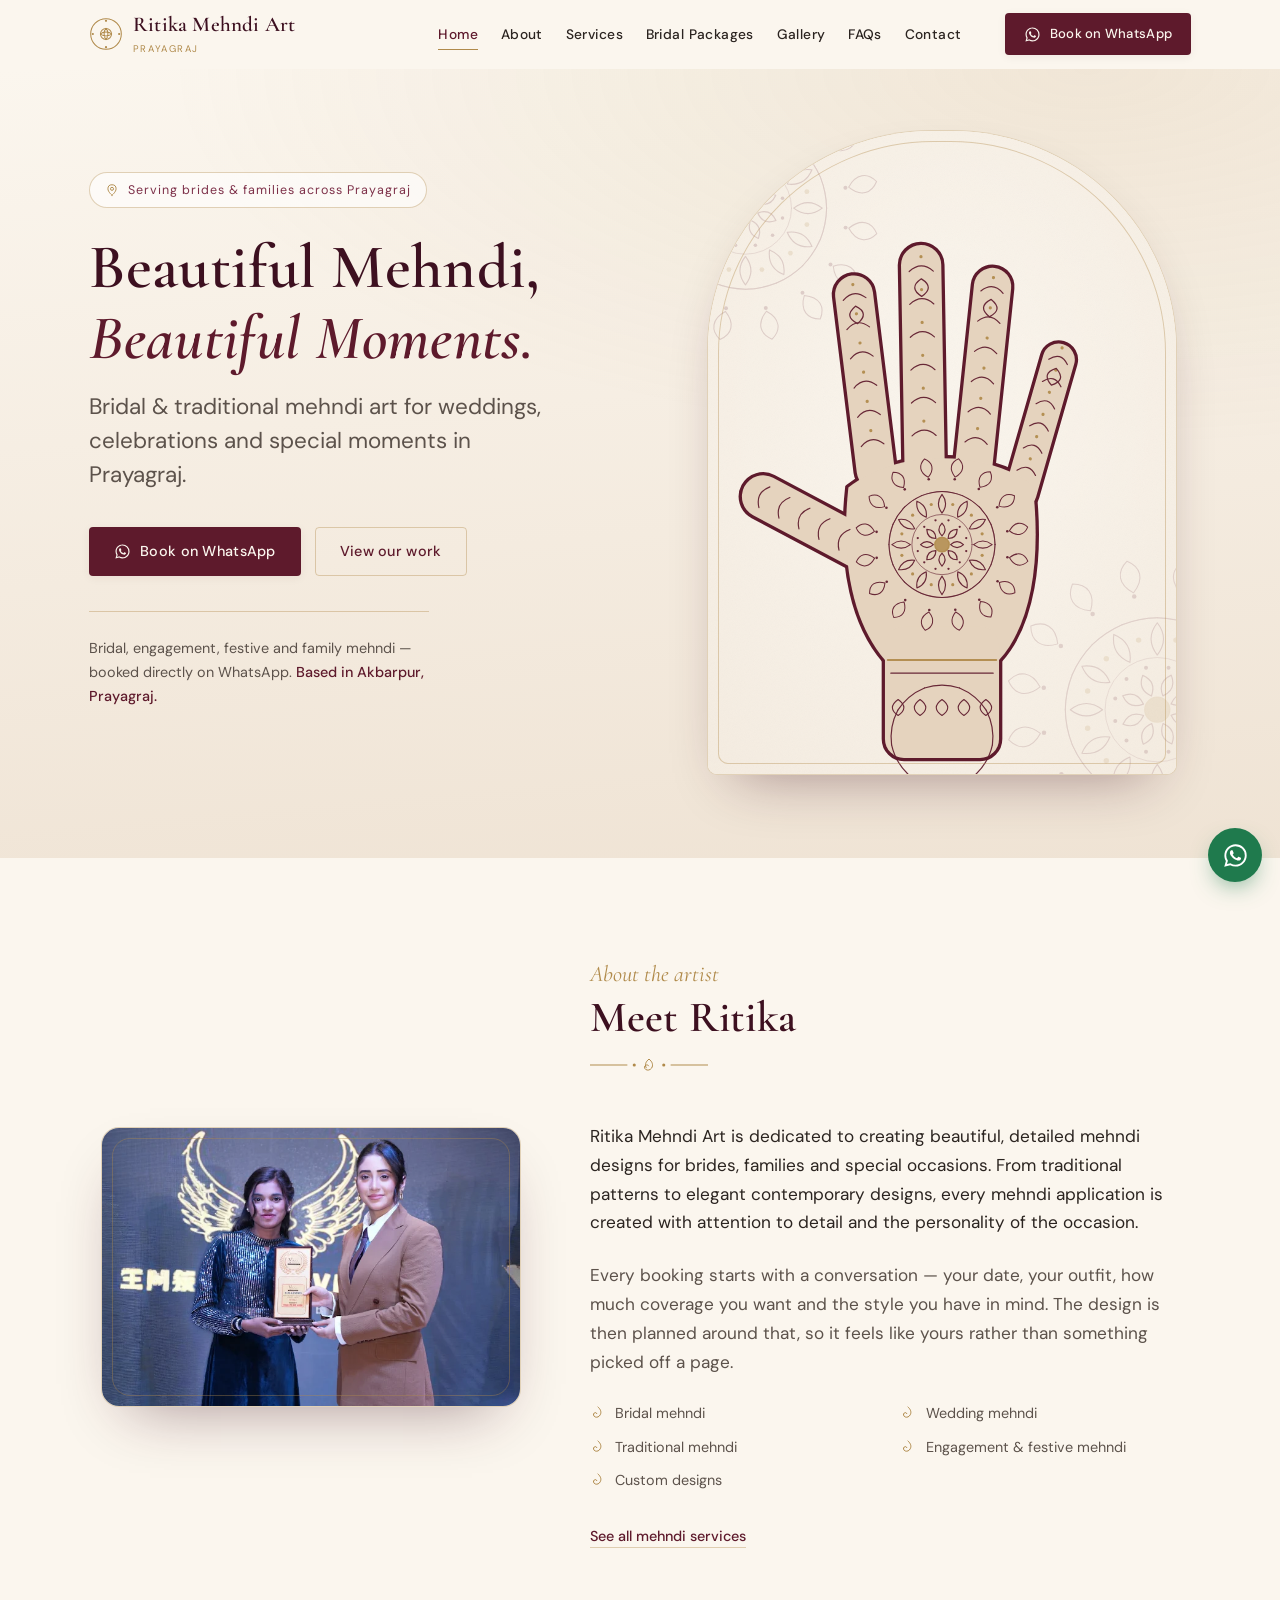
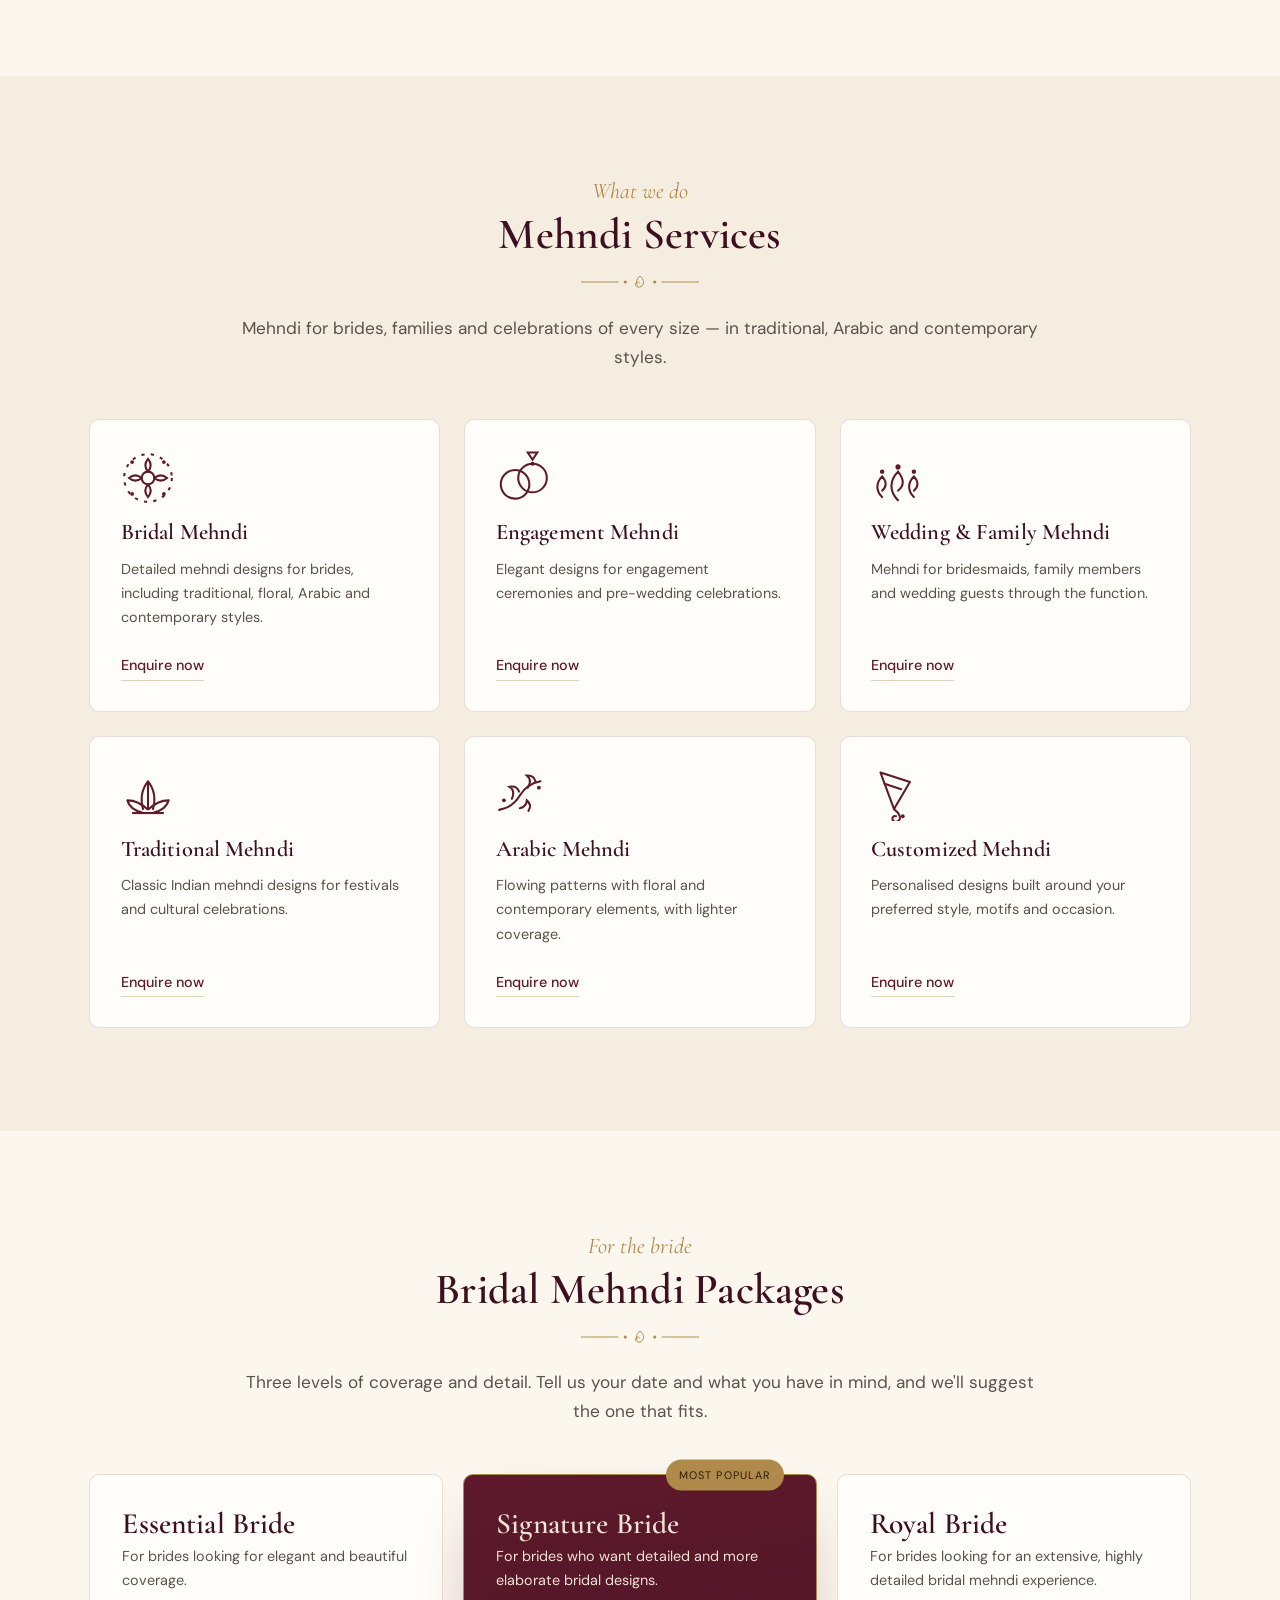
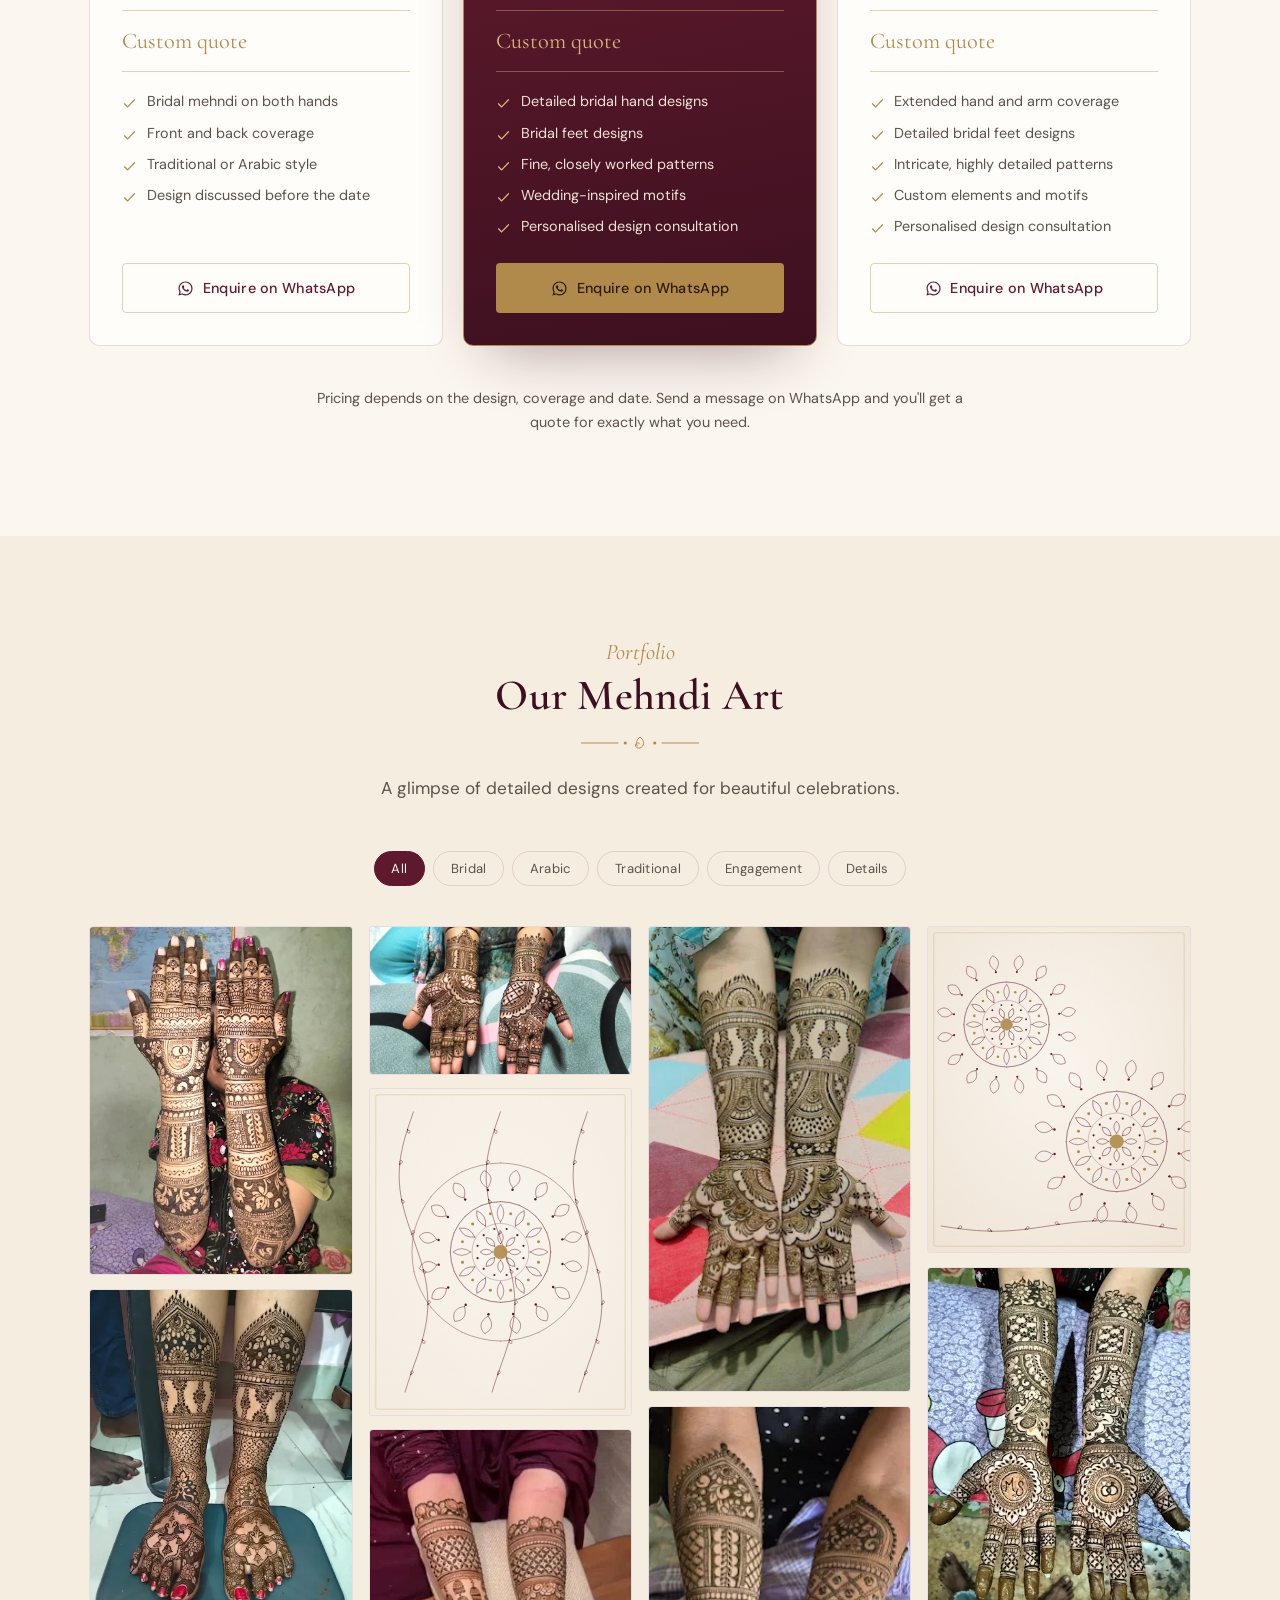
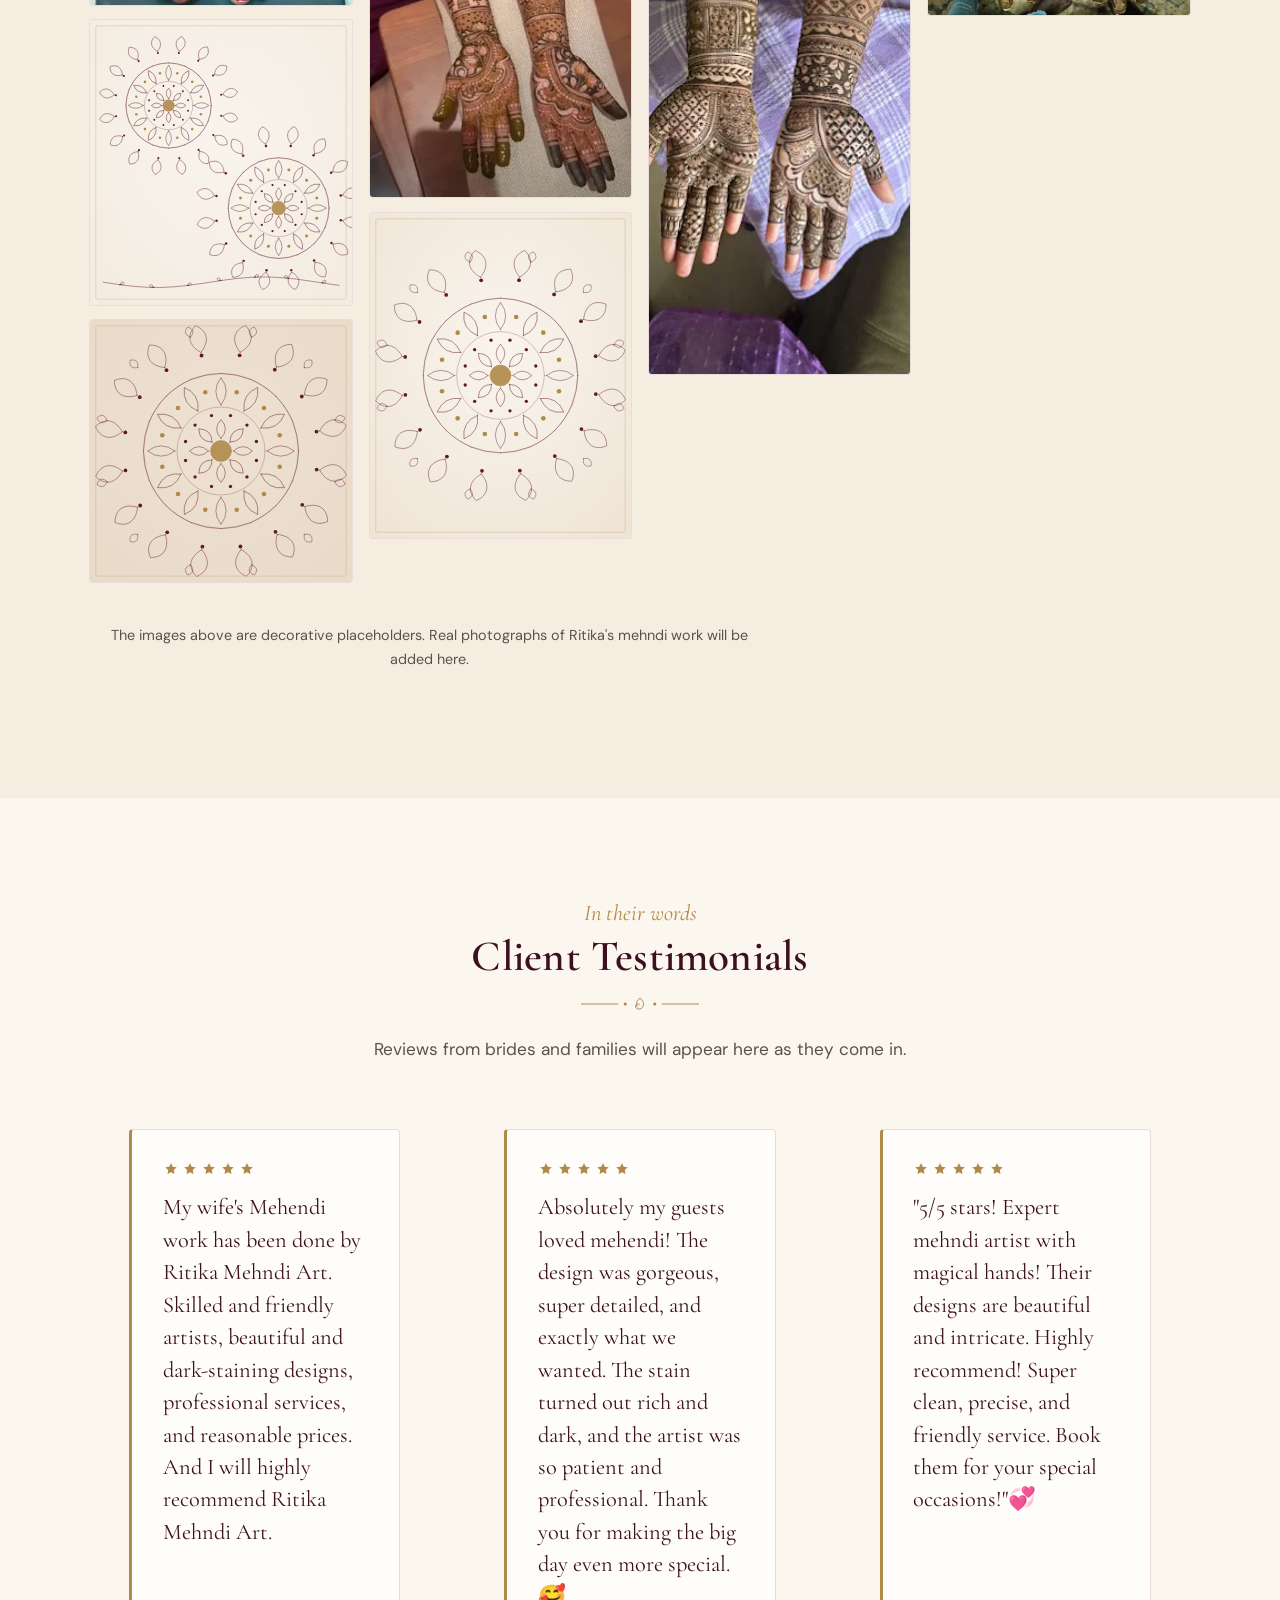
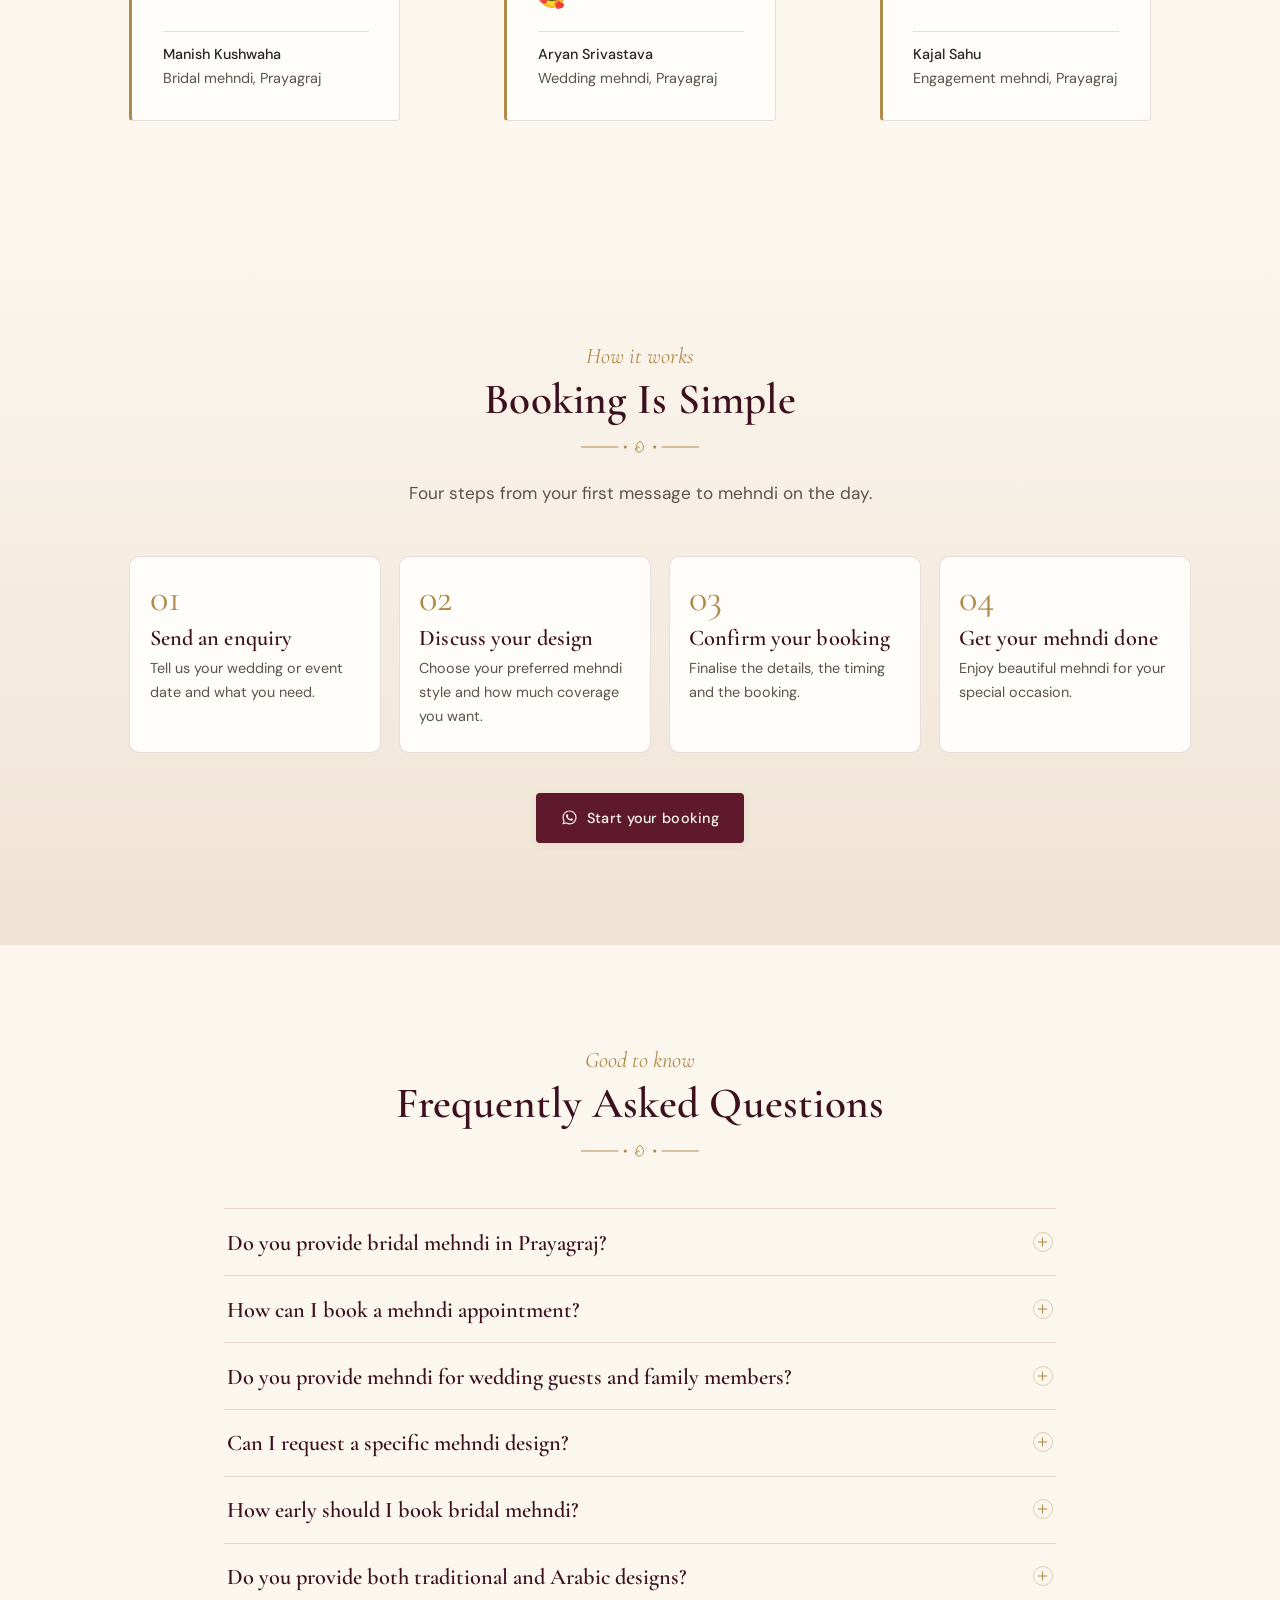
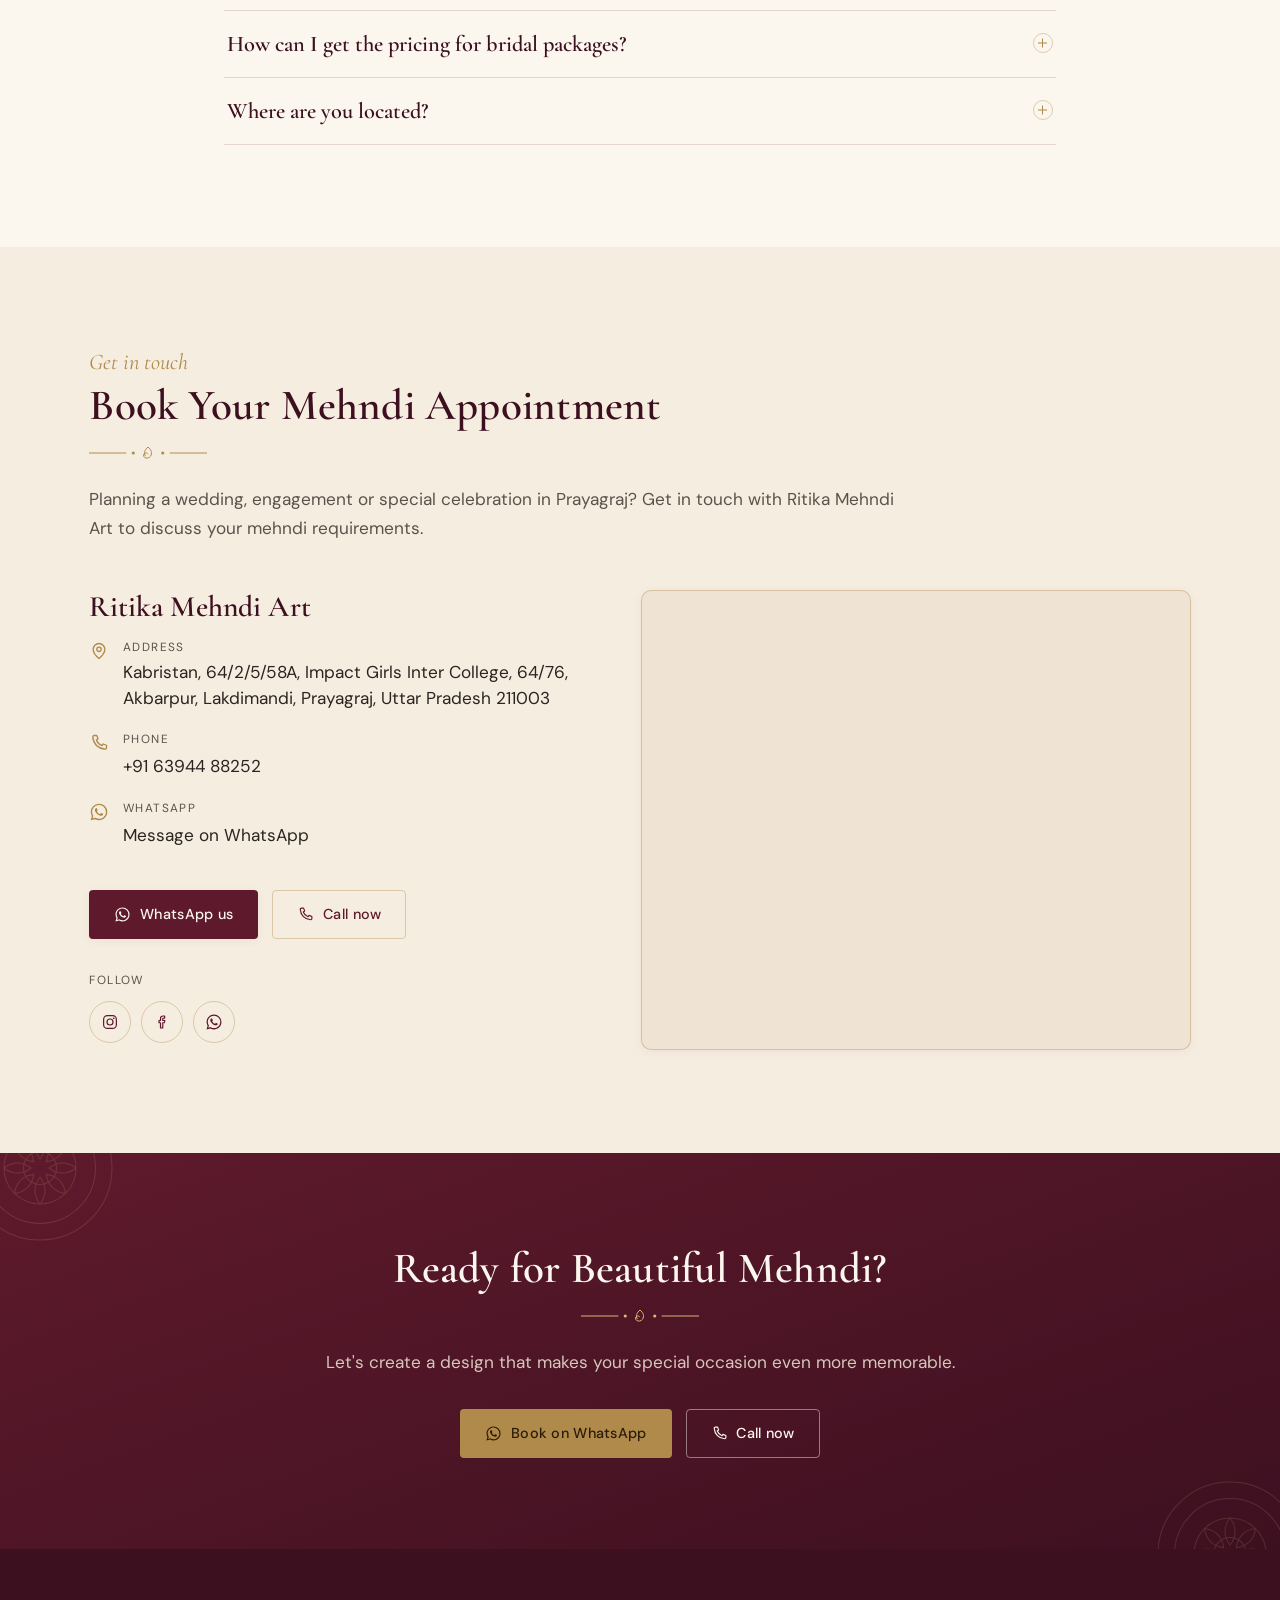
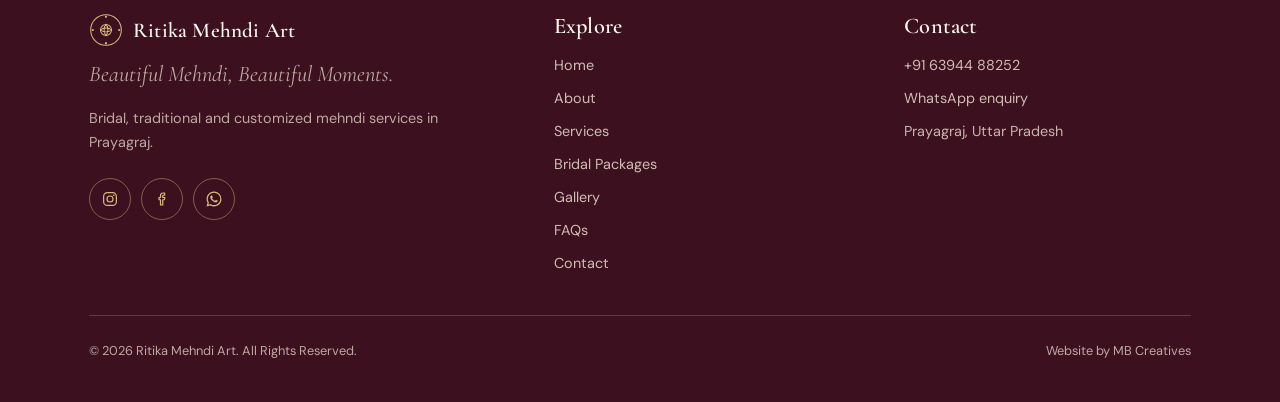
==== index.html @ abe87b90 "New Update" ====
<!DOCTYPE html>
<html lang="en-IN" class="no-js">

<head>
  <meta charset="utf-8">
  <meta name="viewport" content="width=device-width, initial-scale=1">

  <title>Ritika Mehndi Art | Bridal Mehndi Artist in Prayagraj</title>
  <meta name="description"
    content="Ritika Mehndi Art offers bridal, traditional, Arabic and customized mehndi services in Prayagraj, Uttar Pradesh. Enquire today for your wedding or special occasion.">
  <meta name="theme-color" content="#5e1a2c">
  <meta name="robots" content="index, follow">

  <!-- CLIENT: replace the domain below once the site is live on its final address.
     It appears here (canonical), in the Open Graph tags, in the JSON-LD block
     at the bottom of this file, and in sitemap.xml + robots.txt. -->
  <link rel="canonical" href="https://www.ritikamehndiart.com/">

  <!-- Open Graph / social sharing -->
  <meta property="og:type" content="website">
  <meta property="og:site_name" content="Ritika Mehndi Art">
  <meta property="og:title" content="Ritika Mehndi Art | Bridal Mehndi Artist in Prayagraj">
  <meta property="og:description"
    content="Bridal, traditional, Arabic and customized mehndi services in Prayagraj, Uttar Pradesh. Enquire on WhatsApp for your wedding or special occasion.">
  <meta property="og:url" content="https://www.ritikamehndiart.com/">
  <meta property="og:locale" content="en_IN">
  <!-- CLIENT: replace with a real 1200x630 JPG/PNG of Ritika's mehndi work for social previews. -->
  <meta property="og:image" content="https://www.ritikamehndiart.com/assets/images/hero/hero-mehndi-hand.svg">
  <meta name="twitter:card" content="summary_large_image">

  <!-- Favicon (placeholder mark — replace with the client's own logo files) -->
  <link rel="icon" href="favicon/favicon.svg" type="image/svg+xml">
  <link rel="apple-touch-icon" href="favicon/favicon.svg">

  <!-- Fonts -->
  <link rel="preconnect" href="https://fonts.googleapis.com">
  <link rel="preconnect" href="https://fonts.gstatic.com" crossorigin>
  <link rel="stylesheet"
    href="https://fonts.googleapis.com/css2?family=Cormorant+Garamond:ital,wght@0,500;0,600;0,700;1,400;1,600&family=DM+Sans:wght@400;500;700&display=swap">

  <link rel="stylesheet" href="assets/css/style.css">
  <script>document.documentElement.classList.remove('no-js');</script>
</head>

<body>
  <a class="skip-link" href="#main">Skip to content</a>

  <!-- =====================================================================
     ICON SPRITE — inline SVG, referenced with <use>. Keeps the page light
     and avoids loading an icon font or library.
     ===================================================================== -->
  <svg width="0" height="0" style="position:absolute" aria-hidden="true" focusable="false">
    <symbol id="i-wa" viewBox="0 0 24 24">
      <path fill="currentColor"
        d="M12.04 2c-5.46 0-9.9 4.44-9.91 9.9 0 1.75.46 3.45 1.32 4.95L2 22l5.25-1.38a9.9 9.9 0 0 0 4.79 1.22h.01c5.46 0 9.9-4.44 9.9-9.9A9.86 9.86 0 0 0 12.04 2Zm0 18.15h-.01a8.2 8.2 0 0 1-4.19-1.15l-.3-.18-3.12.82.83-3.04-.2-.31a8.22 8.22 0 0 1-1.26-4.39c0-4.54 3.7-8.23 8.25-8.23a8.2 8.2 0 0 1 8.24 8.24c0 4.54-3.7 8.24-8.24 8.24Zm4.52-6.17c-.25-.12-1.47-.72-1.69-.81-.23-.08-.39-.12-.56.13-.16.24-.64.8-.79.97-.14.16-.29.18-.54.06-.25-.13-1.05-.39-1.99-1.23-.74-.66-1.23-1.47-1.38-1.72-.14-.25-.01-.38.11-.5.11-.11.25-.29.37-.43.13-.15.17-.25.25-.41.08-.17.04-.31-.02-.43-.06-.12-.56-1.34-.76-1.84-.2-.48-.4-.42-.56-.43h-.48c-.16 0-.43.06-.65.31-.22.25-.85.84-.85 2.04s.87 2.37.99 2.53c.12.16 1.71 2.61 4.15 3.66.58.25 1.03.4 1.38.51.58.19 1.11.16 1.53.1.47-.07 1.47-.6 1.67-1.18.21-.58.21-1.07.15-1.18-.06-.11-.22-.17-.47-.29Z" />
    </symbol>
    <symbol id="i-phone" viewBox="0 0 24 24">
      <path fill="none" stroke="currentColor" stroke-width="1.6" stroke-linecap="round" stroke-linejoin="round"
        d="M6.3 3h3l1.5 4-2 1.4a12.5 12.5 0 0 0 6.8 6.8l1.4-2 4 1.5v3c0 1-.8 1.8-1.8 1.7C11 18.9 5.1 13 4.6 4.8 4.5 3.8 5.3 3 6.3 3Z" />
    </symbol>
    <symbol id="i-pin" viewBox="0 0 24 24">
      <path fill="none" stroke="currentColor" stroke-width="1.6" stroke-linecap="round" stroke-linejoin="round"
        d="M12 21s7-5.6 7-11a7 7 0 1 0-14 0c0 5.4 7 11 7 11Z" />
      <circle cx="12" cy="10" r="2.6" fill="none" stroke="currentColor" stroke-width="1.6" />
    </symbol>
    <symbol id="i-check" viewBox="0 0 24 24">
      <path fill="none" stroke="currentColor" stroke-width="2" stroke-linecap="round" stroke-linejoin="round"
        d="m4 12.5 5 5L20 6" />
    </symbol>
    <symbol id="i-star" viewBox="0 0 24 24">
      <path fill="currentColor" d="m12 3 2.6 5.6 6 .8-4.4 4.2 1.1 6L12 16.8 6.7 19.6l1.1-6L3.4 9.4l6-.8L12 3Z" />
    </symbol>
    <symbol id="i-petal" viewBox="0 0 24 24">
      <path fill="none" stroke="currentColor" stroke-width="1.5" stroke-linecap="round"
        d="M12 3c4 3.4 5.4 7.6 3.4 11.6C13.9 17.6 10.6 19 8 18c-2.9-1.1-3.7-4.3-1.6-6 1.4-1.1 3.3-.7 3.8.9" />
    </symbol>
    <symbol id="i-close" viewBox="0 0 24 24">
      <path fill="none" stroke="currentColor" stroke-width="1.8" stroke-linecap="round" d="M6 6l12 12M18 6 6 18" />
    </symbol>
    <symbol id="i-left" viewBox="0 0 24 24">
      <path fill="none" stroke="currentColor" stroke-width="1.8" stroke-linecap="round" stroke-linejoin="round"
        d="M15 5 8 12l7 7" />
    </symbol>
    <symbol id="i-right" viewBox="0 0 24 24">
      <path fill="none" stroke="currentColor" stroke-width="1.8" stroke-linecap="round" stroke-linejoin="round"
        d="m9 5 7 7-7 7" />
    </symbol>
    <symbol id="i-up" viewBox="0 0 24 24">
      <path fill="none" stroke="currentColor" stroke-width="1.8" stroke-linecap="round" stroke-linejoin="round"
        d="M12 19V5m0 0-6 6m6-6 6 6" />
    </symbol>
    <symbol id="i-ig" viewBox="0 0 24 24">
      <rect x="3.5" y="3.5" width="17" height="17" rx="5" fill="none" stroke="currentColor" stroke-width="1.6" />
      <circle cx="12" cy="12" r="4" fill="none" stroke="currentColor" stroke-width="1.6" />
      <circle cx="17" cy="7" r="1.15" fill="currentColor" />
    </symbol>
    <symbol id="i-fb" viewBox="0 0 24 24">
      <path fill="none" stroke="currentColor" stroke-width="1.6" stroke-linecap="round" stroke-linejoin="round"
        d="M15.5 4h-2A3.5 3.5 0 0 0 10 7.5V10H8v3h2v7h3v-7h2.2l.6-3H13V7.8c0-.5.3-.8.8-.8h1.7V4Z" />
    </symbol>

    <!-- Mehndi-inspired service motifs -->
    <symbol id="m-bridal" viewBox="7 7 34 34">
      <circle cx="24" cy="24" r="4" fill="none" stroke="currentColor" stroke-width="1.3" />
      <g fill="none" stroke="currentColor" stroke-width="1.3">
        <path
          d="M24 20c2.2-2.6 2.2-5.4 0-8-2.2 2.6-2.2 5.4 0 8ZM28 24c2.6-2.2 5.4-2.2 8 0-2.6 2.2-5.4 2.2-8 0ZM24 28c2.2 2.6 2.2 5.4 0 8-2.2-2.6-2.2-5.4 0-8ZM20 24c-2.6-2.2-5.4-2.2-8 0 2.6 2.2 5.4 2.2 8 0Z" />
        <circle cx="24" cy="24" r="15" stroke-dasharray="2 4" />
      </g>
      <g fill="currentColor">
        <circle cx="34" cy="14" r="1.2" />
        <circle cx="14" cy="34" r="1.2" />
        <circle cx="34" cy="34" r="1.2" />
        <circle cx="14" cy="14" r="1.2" />
      </g>
    </symbol>
    <symbol id="m-ring" viewBox="7 7 34 34">
      <g fill="none" stroke="currentColor" stroke-width="1.3">
        <circle cx="19" cy="28" r="9" />
        <circle cx="30" cy="24" r="9" />
        <path d="M30 12.5 27 8h6l-3 4.5Z" />
      </g>
      <circle cx="30" cy="15" r="1.3" fill="currentColor" />
    </symbol>
    <symbol id="m-family" viewBox="7 7 34 34">
      <g fill="none" stroke="currentColor" stroke-width="1.3" stroke-linecap="round">
        <path
          d="M14 36c-4-4-4-9 0-13 3 3.4 3 6.5 0 9M24 38c-5.5-5.5-5.5-12.5 0-18 4 5 4 9 0 12M34 36c-4-4-4-9 0-13 3 3.4 3 6.5 0 9" />
      </g>
      <g fill="currentColor">
        <circle cx="14" cy="20" r="1.4" />
        <circle cx="24" cy="17" r="1.6" />
        <circle cx="34" cy="20" r="1.4" />
      </g>
    </symbol>
    <symbol id="m-lotus" viewBox="7 7 34 34">
      <g fill="none" stroke="currentColor" stroke-width="1.3" stroke-linejoin="round">
        <path d="M24 34c0-7 0-11 0-18 4 5 5 11 3 18M24 34c0-7 0-11 0-18-4 5-5 11-3 18" />
        <path d="M24 34c4-4 8.5-6 13-6-1 4-5 7-9.5 7.6M24 34c-4-4-8.5-6-13-6 1 4 5 7 9.5 7.6" />
        <path d="M14 36h20" />
      </g>
    </symbol>
    <symbol id="m-arabic" viewBox="7 7 34 34">
      <g fill="none" stroke="currentColor" stroke-width="1.3" stroke-linecap="round">
        <path d="M9 34c6-1 10-4 13-9 3-5 7-8 13-9" />
        <path d="M17 27c1.5-3.5 1-6-1.5-7.5 2.8-.6 5 .4 6 3M27 20c2-3 1.8-5.6-.6-7.6 2.9-.2 4.9 1.2 5.5 3.9" />
        <path d="M22 33c2.6-.6 4.2-2.3 4.4-5 2.2 1.8 2.6 4.2 1 6.6" />
      </g>
      <g fill="currentColor">
        <circle cx="12" cy="28" r="1.2" />
        <circle cx="34" cy="20" r="1.2" />
      </g>
    </symbol>
    <symbol id="m-custom" viewBox="7 7 34 34">
      <g fill="none" stroke="currentColor" stroke-width="1.3" stroke-linejoin="round" stroke-linecap="round">
        <path d="M13 10.5 31.5 16.5 21.5 33.5 13 10.5Z" />
        <path d="M15.5 17.5 26 21" />
        <path d="M21.5 33.5c3.4 2.6 4.6 5.4 3 7.2-1.4 1.6-4 1-4-1.2 0-1.3 1.2-2 2.2-1.5" />
      </g>
      <circle cx="27" cy="38" r="1.2" fill="currentColor" />
    </symbol>

    <!-- Decorative divider + brand mark -->
    <symbol id="d-rule" viewBox="0 0 120 18">
      <g fill="none" stroke="currentColor" stroke-width="1">
        <path d="M0 9h38M82 9h38" />
        <path d="M60 3c3.5 2.6 4.6 6.3 2.6 9.2-1.4 2-4.2 2.6-6 1.3-1.7-1.2-1.6-3.6.3-4.4 1.2-.5 2.5 0 2.9 1.1" />
        <path d="M60 3c-3.5 2.6-4.6 6.3-2.6 9.2" />
      </g>
      <circle cx="45" cy="9" r="1.6" fill="currentColor" />
      <circle cx="75" cy="9" r="1.6" fill="currentColor" />
    </symbol>
    <symbol id="d-mark" viewBox="0 0 40 40">
      <g fill="none" stroke="currentColor" stroke-width="1.2">
        <circle cx="20" cy="20" r="18" />
        <circle cx="20" cy="20" r="6.5" />
        <path d="M20 13.5c3 3 3 10 0 13-3-3-3-10 0-13ZM26.5 20c-3 3-10 3-13 0 3-3 10-3 13 0Z" />
      </g>
      <g fill="currentColor">
        <circle cx="20" cy="4.5" r="1.3" />
        <circle cx="35.5" cy="20" r="1.3" />
        <circle cx="20" cy="35.5" r="1.3" />
        <circle cx="4.5" cy="20" r="1.3" />
      </g>
    </symbol>
    <symbol id="d-mandala" viewBox="0 0 200 200">
      <g fill="none" stroke="currentColor" stroke-width="1.4">
        <circle cx="100" cy="100" r="22" />
        <circle cx="100" cy="100" r="48" />
        <circle cx="100" cy="100" r="74" />
        <circle cx="100" cy="100" r="96" />
        <g>
          <path
            d="M100 52c9 11 9 25 0 36-9-11-9-25 0-36ZM148 100c-11 9-25 9-36 0 11-9 25-9 36 0ZM100 148c9-11 9-25 0-36-9 11-9 25 0 36ZM52 100c11 9 25 9 36 0-11-9-25-9-36 0Z" />
        </g>
        <g transform="rotate(45 100 100)">
          <path
            d="M100 52c9 11 9 25 0 36-9-11-9-25 0-36ZM148 100c-11 9-25 9-36 0 11-9 25-9 36 0ZM100 148c9-11 9-25 0-36-9 11-9 25 0 36ZM52 100c11 9 25 9 36 0-11-9-25-9-36 0Z" />
        </g>
      </g>
    </symbol>
  </svg>

  <!-- =====================================================================
     HEADER
     ===================================================================== -->
  <header class="site-header" id="header">
    <nav class="nav container" aria-label="Main">
      <a class="brand" href="#home">
        <svg class="brand__mark" aria-hidden="true">
          <use href="#d-mark"></use>
        </svg>
        <span>
          <span class="brand__name">Ritika Mehndi Art</span>
          <span class="brand__sub">Prayagraj</span>
        </span>
      </a>

      <ul class="nav__links">
        <li><a href="#home">Home</a></li>
        <li><a href="#about">About</a></li>
        <li><a href="#services">Services</a></li>
        <li><a href="#packages">Bridal Packages</a></li>
        <li><a href="#gallery">Gallery</a></li>
        <li><a href="#faqs">FAQs</a></li>
        <li><a href="#contact">Contact</a></li>
      </ul>

      <!-- CLIENT: the WhatsApp number lives in every wa.me link on this page.
         If the number ever changes, find and replace "916394488252". -->
      <a class="btn btn--primary btn--sm nav__cta"
        href="https://wa.me/916394488252?text=Hello%20Ritika%20Mehndi%20Art%2C%20I%20would%20like%20to%20enquire%20about%20your%20mehndi%20services.%20Please%20share%20the%20details%20and%20availability."
        target="_blank" rel="noopener">
        <svg aria-hidden="true">
          <use href="#i-wa"></use>
        </svg>Book on WhatsApp
      </a>

      <button class="nav__toggle" id="navToggle" aria-expanded="false" aria-controls="navPanel" aria-label="Open menu">
        <span></span>
      </button>
    </nav>

    <div class="nav__panel" id="navPanel">
      <ul>
        <li><a href="#home">Home</a></li>
        <li><a href="#about">About</a></li>
        <li><a href="#services">Services</a></li>
        <li><a href="#packages">Bridal Packages</a></li>
        <li><a href="#gallery">Gallery</a></li>
        <li><a href="#faqs">FAQs</a></li>
        <li><a href="#contact">Contact</a></li>
      </ul>
      <a id="wa" class=" btn btn--primary btn--block"
        href="https://wa.me/916394488252?text=Hello%20Ritika%20Mehndi%20Art%2C%20I%20would%20like%20to%20enquire%20about%20your%20mehndi%20services.%20Please%20share%20the%20details%20and%20availability."
        target="_blank" rel="noopener">
        <svg aria-hidden="true">
          <use href="#i-wa"></use>
        </svg>Book on WhatsApp
      </a>
    </div>
  </header>

  <main id="main">

    <!-- =====================================================================
     HERO
     ===================================================================== -->
    <section class="hero" id="home">
      <div class="container hero__grid">
        <div>
          <p class="hero__eyebrow">
            <svg aria-hidden="true">
              <use href="#i-pin"></use>
            </svg>
            Serving brides &amp; families across Prayagraj
          </p>
          <h1>Beautiful Mehndi,<em>Beautiful Moments.</em></h1>
          <p class="hero__copy">Bridal &amp; traditional mehndi art for weddings, celebrations and special moments in
            Prayagraj.</p>

          <div class="btn-row">
            <a class="btn btn--primary"
              href="https://wa.me/916394488252?text=Hello%20Ritika%20Mehndi%20Art%2C%20I%20would%20like%20to%20enquire%20about%20your%20mehndi%20services.%20Please%20share%20the%20details%20and%20availability."
              target="_blank" rel="noopener">
              <svg aria-hidden="true">
                <use href="#i-wa"></use>
              </svg>Book on WhatsApp
            </a>
            <a class="btn btn--outline" href="#gallery">View our work</a>
          </div>

          <p class="hero__note">Bridal, engagement, festive and family mehndi — booked directly on WhatsApp.
            <strong>Based in Akbarpur, Prayagraj.</strong>
          </p>
        </div>

        <div class="hero__art">
          <!-- CLIENT: replace this illustration with a high-quality photograph of
           Ritika's bridal mehndi work (portrait orientation, roughly 4:5).
           Keep the same <img> tag and just change src + alt. -->
          <div class="arch">
            <img src="assets/images/hero/hero-mehndi-hand.svg" width="640" height="880"
              alt="Illustration of a hand decorated with detailed mehndi patterns" fetchpriority="high"
              decoding="async">
          </div>
        </div>
      </div>
    </section>

    <!-- =====================================================================
     ABOUT
     ===================================================================== -->
    <section class="section" id="about">
      <div class="container about__grid">
        <div class="about__photo reveal">
          <!-- CLIENT: replace with a real photo of Ritika (portrait, roughly 4:5). -->
          <div class="arch">
            <img src="assets/images/about/artist.webp" width="760" height="950"
              alt="Placeholder frame for a photograph of mehndi artist Ritika" loading="lazy" decoding="async">
          </div>
        </div>

        <div class="reveal">
          <div class="section-head">
            <span class="kicker">About the artist</span>
            <h2>Meet Ritika</h2>
            <svg class="divider" aria-hidden="true">
              <use href="#d-rule"></use>
            </svg>
          </div>

          <p>Ritika Mehndi Art is dedicated to creating beautiful, detailed mehndi designs for brides, families and
            special occasions. From traditional patterns to elegant contemporary designs, every mehndi application is
            created with attention to detail and the personality of the occasion.</p>

          <p class="lede">Every booking starts with a conversation — your date, your outfit, how much coverage you want
            and the style you have in mind. The design is then planned around that, so it feels like yours rather than
            something picked off a page.</p>

          <ul class="about__list">
            <li><svg aria-hidden="true">
                <use href="#i-petal"></use>
              </svg>Bridal mehndi</li>
            <li><svg aria-hidden="true">
                <use href="#i-petal"></use>
              </svg>Wedding mehndi</li>
            <li><svg aria-hidden="true">
                <use href="#i-petal"></use>
              </svg>Traditional mehndi</li>
            <li><svg aria-hidden="true">
                <use href="#i-petal"></use>
              </svg>Engagement &amp; festive mehndi</li>
            <li><svg aria-hidden="true">
                <use href="#i-petal"></use>
              </svg>Custom designs</li>
          </ul>

          <p style="margin-top:1.75rem">
            <a class="link-quiet" href="#services">See all mehndi services</a>
          </p>
        </div>
      </div>
    </section>

    <!-- =====================================================================
     SERVICES
     ===================================================================== -->
    <section class="section section--tint" id="services">
      <div class="container">
        <div class="section-head section-head--center reveal">
          <span class="kicker">What we do</span>
          <h2>Mehndi Services</h2>
          <svg class="divider" aria-hidden="true">
            <use href="#d-rule"></use>
          </svg>
          <p class="lede">Mehndi for brides, families and celebrations of every size — in traditional, Arabic and
            contemporary styles.</p>
        </div>

        <div class="cards">
          <article class="service reveal">
            <svg class="service__icon" aria-hidden="true">
              <use href="#m-bridal"></use>
            </svg>
            <h3>Bridal Mehndi</h3>
            <p>Detailed mehndi designs for brides, including traditional, floral, Arabic and contemporary styles.</p>
            <a class="link-quiet"
              href="https://wa.me/916394488252?text=Hello%20Ritika%20Mehndi%20Art%2C%20I%20would%20like%20to%20enquire%20about%20your%20mehndi%20services.%20Please%20share%20the%20details%20and%20availability."
              target="_blank" rel="noopener">Enquire now</a>
          </article>

          <article class="service reveal">
            <svg class="service__icon" aria-hidden="true">
              <use href="#m-ring"></use>
            </svg>
            <h3>Engagement Mehndi</h3>
            <p>Elegant designs for engagement ceremonies and pre-wedding celebrations.</p>
            <a class="link-quiet"
              href="https://wa.me/916394488252?text=Hello%20Ritika%20Mehndi%20Art%2C%20I%20would%20like%20to%20enquire%20about%20your%20mehndi%20services.%20Please%20share%20the%20details%20and%20availability."
              target="_blank" rel="noopener">Enquire now</a>
          </article>

          <article class="service reveal">
            <svg class="service__icon" aria-hidden="true">
              <use href="#m-family"></use>
            </svg>
            <h3>Wedding &amp; Family Mehndi</h3>
            <p>Mehndi for bridesmaids, family members and wedding guests through the function.</p>
            <a class="link-quiet"
              href="https://wa.me/916394488252?text=Hello%20Ritika%20Mehndi%20Art%2C%20I%20would%20like%20to%20enquire%20about%20your%20mehndi%20services.%20Please%20share%20the%20details%20and%20availability."
              target="_blank" rel="noopener">Enquire now</a>
          </article>

          <article class="service reveal">
            <svg class="service__icon" aria-hidden="true">
              <use href="#m-lotus"></use>
            </svg>
            <h3>Traditional Mehndi</h3>
            <p>Classic Indian mehndi designs for festivals and cultural celebrations.</p>
            <a class="link-quiet"
              href="https://wa.me/916394488252?text=Hello%20Ritika%20Mehndi%20Art%2C%20I%20would%20like%20to%20enquire%20about%20your%20mehndi%20services.%20Please%20share%20the%20details%20and%20availability."
              target="_blank" rel="noopener">Enquire now</a>
          </article>

          <article class="service reveal">
            <svg class="service__icon" aria-hidden="true">
              <use href="#m-arabic"></use>
            </svg>
            <h3>Arabic Mehndi</h3>
            <p>Flowing patterns with floral and contemporary elements, with lighter coverage.</p>
            <a class="link-quiet"
              href="https://wa.me/916394488252?text=Hello%20Ritika%20Mehndi%20Art%2C%20I%20would%20like%20to%20enquire%20about%20your%20mehndi%20services.%20Please%20share%20the%20details%20and%20availability."
              target="_blank" rel="noopener">Enquire now</a>
          </article>

          <article class="service reveal">
            <svg class="service__icon" aria-hidden="true">
              <use href="#m-custom"></use>
            </svg>
            <h3>Customized Mehndi</h3>
            <p>Personalised designs built around your preferred style, motifs and occasion.</p>
            <a class="link-quiet"
              href="https://wa.me/916394488252?text=Hello%20Ritika%20Mehndi%20Art%2C%20I%20would%20like%20to%20enquire%20about%20your%20mehndi%20services.%20Please%20share%20the%20details%20and%20availability."
              target="_blank" rel="noopener">Enquire now</a>
          </article>
        </div>
      </div>
    </section>

    <!-- =====================================================================
     BRIDAL PACKAGES
     ===================================================================== -->
    <section class="section" id="packages">
      <div class="container">
        <div class="section-head section-head--center reveal">
          <span class="kicker">For the bride</span>
          <h2>Bridal Mehndi Packages</h2>
          <svg class="divider" aria-hidden="true">
            <use href="#d-rule"></use>
          </svg>
          <p class="lede">Three levels of coverage and detail. Tell us your date and what you have in mind, and we'll
            suggest the one that fits.</p>
        </div>

        <div class="packages">
          <!-- CLIENT: package contents are a starting point. Adjust the bullet
           points to match exactly what Ritika includes, then replace
           "Custom quote" with real pricing when you're ready to publish it. -->
          <article class="package reveal">
            <h3 class="package__name">Essential Bride</h3>
            <p class="package__for">For brides looking for elegant and beautiful coverage.</p>
            <p class="package__price">Custom quote</p>
            <ul class="package__list">
              <li><svg aria-hidden="true">
                  <use href="#i-check"></use>
                </svg>Bridal mehndi on both hands</li>
              <li><svg aria-hidden="true">
                  <use href="#i-check"></use>
                </svg>Front and back coverage</li>
              <li><svg aria-hidden="true">
                  <use href="#i-check"></use>
                </svg>Traditional or Arabic style</li>
              <li><svg aria-hidden="true">
                  <use href="#i-check"></use>
                </svg>Design discussed before the date</li>
            </ul>
            <a class="btn btn--outline btn--block"
              href="https://wa.me/916394488252?text=Hello%20Ritika%20Mehndi%20Art%2C%20I%20would%20like%20to%20enquire%20about%20your%20mehndi%20services.%20Please%20share%20the%20details%20and%20availability."
              target="_blank" rel="noopener">
              <svg aria-hidden="true">
                <use href="#i-wa"></use>
              </svg>Enquire on WhatsApp
            </a>
          </article>

          <article class="package package--feature reveal">
            <span class="package__tag">Most popular</span>
            <h3 class="package__name">Signature Bride</h3>
            <p class="package__for">For brides who want detailed and more elaborate bridal designs.</p>
            <p class="package__price">Custom quote</p>
            <ul class="package__list">
              <li><svg aria-hidden="true">
                  <use href="#i-check"></use>
                </svg>Detailed bridal hand designs</li>
              <li><svg aria-hidden="true">
                  <use href="#i-check"></use>
                </svg>Bridal feet designs</li>
              <li><svg aria-hidden="true">
                  <use href="#i-check"></use>
                </svg>Fine, closely worked patterns</li>
              <li><svg aria-hidden="true">
                  <use href="#i-check"></use>
                </svg>Wedding-inspired motifs</li>
              <li><svg aria-hidden="true">
                  <use href="#i-check"></use>
                </svg>Personalised design consultation</li>
            </ul>
            <a class="btn btn--gold btn--block"
              href="https://wa.me/916394488252?text=Hello%20Ritika%20Mehndi%20Art%2C%20I%20would%20like%20to%20enquire%20about%20your%20mehndi%20services.%20Please%20share%20the%20details%20and%20availability."
              target="_blank" rel="noopener">
              <svg aria-hidden="true">
                <use href="#i-wa"></use>
              </svg>Enquire on WhatsApp
            </a>
          </article>

          <article class="package reveal">
            <h3 class="package__name">Royal Bride</h3>
            <p class="package__for">For brides looking for an extensive, highly detailed bridal mehndi experience.</p>
            <p class="package__price">Custom quote</p>
            <ul class="package__list">
              <li><svg aria-hidden="true">
                  <use href="#i-check"></use>
                </svg>Extended hand and arm coverage</li>
              <li><svg aria-hidden="true">
                  <use href="#i-check"></use>
                </svg>Detailed bridal feet designs</li>
              <li><svg aria-hidden="true">
                  <use href="#i-check"></use>
                </svg>Intricate, highly detailed patterns</li>
              <li><svg aria-hidden="true">
                  <use href="#i-check"></use>
                </svg>Custom elements and motifs</li>
              <li><svg aria-hidden="true">
                  <use href="#i-check"></use>
                </svg>Personalised design consultation</li>
            </ul>
            <a class="btn btn--outline btn--block"
              href="https://wa.me/916394488252?text=Hello%20Ritika%20Mehndi%20Art%2C%20I%20would%20like%20to%20enquire%20about%20your%20mehndi%20services.%20Please%20share%20the%20details%20and%20availability."
              target="_blank" rel="noopener">
              <svg aria-hidden="true">
                <use href="#i-wa"></use>
              </svg>Enquire on WhatsApp
            </a>
          </article>
        </div>

        <p class="packages-note">Pricing depends on the design, coverage and date. Send a message on WhatsApp and you'll
          get a quote for exactly what you need.</p>
      </div>
    </section>

    <!-- =====================================================================
     GALLERY
     ===================================================================== -->
    <section class="section section--tint" id="gallery">
      <div class="container">
        <div class="section-head section-head--center reveal">
          <span class="kicker">Portfolio</span>
          <h2>Our Mehndi Art</h2>
          <svg class="divider" aria-hidden="true">
            <use href="#d-rule"></use>
          </svg>
          <p class="lede">A glimpse of detailed designs created for beautiful celebrations.</p>
        </div>

        <div class="filters" role="group" aria-label="Filter gallery by design type">
          <button class="filter" type="button" data-filter="all" aria-pressed="true">All</button>
          <button class="filter" type="button" data-filter="bridal" aria-pressed="false">Bridal</button>
          <button class="filter" type="button" data-filter="arabic" aria-pressed="false">Arabic</button>
          <button class="filter" type="button" data-filter="traditional" aria-pressed="false">Traditional</button>
          <button class="filter" type="button" data-filter="engagement" aria-pressed="false">Engagement</button>
          <button class="filter" type="button" data-filter="details" aria-pressed="false">Details</button>
        </div>

        <!-- =================================================================
         CLIENT: REPLACE GALLERY IMAGES HERE
         Every tile below is one <button class="gallery__item">.
         1. Put Ritika's photos in assets/images/gallery/
         2. Change the src + alt on the <img>
         3. Change data-cat to one of: bridal | arabic | traditional |
            engagement | details  (this drives the filter buttons)
         4. Change the <figcaption> text — it also becomes the lightbox caption
         Portrait photos around 900x1120 px look best in this layout.
         The current images are original decorative illustrations used as
         placeholders — they are NOT examples of the artist's work.
         ================================================================= -->
        <div class="gallery" id="gallery-grid">
          <button class="gallery__item" type="button" data-cat="bridal">
            <figure style="margin:0">
              <img src="assets/images/gallery/mehndi-01.webp" width="900" height="1120"
                alt="Bridal mehndi design placeholder" loading="lazy" decoding="async">
              <figcaption>Bridal design</figcaption>
            </figure>
          </button>
          <button class="gallery__item" type="button" data-cat="bridal">
            <figure style="margin:0">
              <img src="assets/images/gallery/mehndi-02.webp" width="900" height="900"
                alt="Bridal mehndi design placeholder" loading="lazy" decoding="async">
              <figcaption>Bridal hands</figcaption>
            </figure>
          </button>
          <button class="gallery__item" type="button" data-cat="arabic">
            <figure style="margin:0">
              <img src="assets/images/gallery/mehndi-03-arabic.svg" width="900" height="1120"
                alt="Arabic mehndi design placeholder" loading="lazy" decoding="async">
              <figcaption>Arabic pattern</figcaption>
            </figure>
          </button>
          <button class="gallery__item" type="button" data-cat="traditional">
            <figure style="margin:0">
              <img src="assets/images/gallery/mehndi-04-traditional.svg" width="900" height="980"
                alt="Traditional mehndi design placeholder" loading="lazy" decoding="async">
              <figcaption>Traditional motifs</figcaption>
            </figure>
          </button>
          <button class="gallery__item" type="button" data-cat="engagement">
            <figure style="margin:0">
              <img src="assets/images/gallery/img1.webp" width="900" height="900"
                alt="Engagement mehndi design placeholder" loading="lazy" decoding="async">
              <figcaption>Engagement design</figcaption>
            </figure>
          </button>
          <button class="gallery__item" type="button" data-cat="details">
            <figure style="margin:0">
              <img src="assets/images/gallery/mehndi-06-details.svg" width="900" height="1120"
                alt="Close-up mehndi detail placeholder" loading="lazy" decoding="async">
              <figcaption>Fine detail</figcaption>
            </figure>
          </button>
          <button class="gallery__item" type="button" data-cat="arabic">
            <figure style="margin:0">
              <img src="assets/images/gallery/img5.webp" width="900" height="1120"
                alt="Arabic mehndi design placeholder" loading="lazy" decoding="async">
              <figcaption>Arabic flow</figcaption>
            </figure>
          </button>
          <button class="gallery__item" type="button" data-cat="traditional">
            <figure style="margin:0">
              <img src="assets/images/gallery/mehndi-08-traditional.svg" width="900" height="900"
                alt="Traditional mehndi design placeholder" loading="lazy" decoding="async">
              <figcaption>Festive mehndi</figcaption>
            </figure>
          </button>
          <button class="gallery__item" type="button" data-cat="bridal">
            <figure style="margin:0">
              <img src="assets/images/gallery/img2.webp" width="900" height="1120"
                alt="Bridal mehndi design placeholder" loading="lazy" decoding="async">
              <figcaption>Bridal coverage</figcaption>
            </figure>
          </button>
          <button class="gallery__item" type="button" data-cat="details">
            <figure style="margin:0">
              <img src="assets/images/gallery/img4.webp" width="900" height="980"
                alt="Close-up mehndi detail placeholder" loading="lazy" decoding="async">
              <figcaption>Pattern close-up</figcaption>
            </figure>
          </button>
          <button class="gallery__item" type="button" data-cat="engagement">
            <figure style="margin:0">
              <img src="assets/images/gallery/mehndi-11-engagement.svg" width="900" height="900"
                alt="Engagement mehndi design placeholder" loading="lazy" decoding="async">
              <figcaption>Pre-wedding design</figcaption>
            </figure>
          </button>
          <button class="gallery__item" type="button" data-cat="details">
            <figure style="margin:0">
              <img src="assets/images/gallery/img3.webp" width="900" height="1120"
                alt="Close-up mehndi detail placeholder" loading="lazy" decoding="async">
              <figcaption>Detail study</figcaption>
            </figure>
          </button>
        </div>

        <p class="gallery-note">The images above are decorative placeholders. Real photographs of Ritika's mehndi work
          will be added here.</p>
      </div>
    </section>

    <!-- =====================================================================
     TESTIMONIALS
     ===================================================================== -->
    <section class="section" id="testimonials">
      <div class="container">
        <div class="section-head section-head--center reveal">
          <span class="kicker">In their words</span>
          <h2>Client Testimonials</h2>
          <svg class="divider" aria-hidden="true">
            <use href="#d-rule"></use>
          </svg>
          <p class="lede">Reviews from brides and families will appear here as they come in.</p>
        </div>

        <!-- =================================================================
         CLIENT: PLACEHOLDER TESTIMONIALS — NOT REAL REVIEWS.
         Nothing here is a real client quote. Replace the text inside each
         <blockquote> with an actual review, and the <strong> line with the
         client's name, then adjust the star icons to match the rating.
         Please delete any card you don't have a real review for.
         ================================================================= -->
        <div class="testimonials">
          <figure class="testimonial reveal">
            <div class="stars" role="img" aria-label="Placeholder rating">
              <svg aria-hidden="true">
                <use href="#i-star"></use>
              </svg>
              <svg aria-hidden="true">
                <use href="#i-star"></use>
              </svg>
              <svg aria-hidden="true">
                <use href="#i-star"></use>
              </svg>
              <svg aria-hidden="true">
                <use href="#i-star"></use>
              </svg>
              <svg aria-hidden="true">
                <use href="#i-star"></use>
              </svg>
            </div>
            <blockquote>My wife's Mehendi work has been done by Ritika Mehndi Art. Skilled and friendly artists,
              beautiful and dark-staining designs, professional services, and reasonable prices. And I will highly
              recommend Ritika Mehndi Art.</blockquote>
            <figcaption>
              <strong>Manish Kushwaha</strong>
              Bridal mehndi, Prayagraj
            </figcaption>
          </figure>

          <figure class="testimonial reveal">
            <div class="stars" role="img" aria-label="Placeholder rating">
              <svg aria-hidden="true">
                <use href="#i-star"></use>
              </svg>
              <svg aria-hidden="true">
                <use href="#i-star"></use>
              </svg>
              <svg aria-hidden="true">
                <use href="#i-star"></use>
              </svg>
              <svg aria-hidden="true">
                <use href="#i-star"></use>
              </svg>
              <svg aria-hidden="true">
                <use href="#i-star"></use>
              </svg>
            </div>
            <blockquote>Absolutely my guests loved mehendi! The design was gorgeous, super detailed, and exactly what we
              wanted. The stain turned out rich and dark, and the artist was so patient and professional. Thank you for
              making the big day even more special.🥰</blockquote>
            <figcaption>
              <strong>Aryan Srivastava</strong>
              Wedding mehndi, Prayagraj
            </figcaption>
          </figure>

          <figure class="testimonial reveal">
            <div class="stars" role="img" aria-label="Placeholder rating">
              <svg aria-hidden="true">
                <use href="#i-star"></use>
              </svg>
              <svg aria-hidden="true">
                <use href="#i-star"></use>
              </svg>
              <svg aria-hidden="true">
                <use href="#i-star"></use>
              </svg>
              <svg aria-hidden="true">
                <use href="#i-star"></use>
              </svg>
              <svg aria-hidden="true">
                <use href="#i-star"></use>
              </svg>
            </div>
            <blockquote>"5/5 stars! Expert mehndi artist with magical hands! Their designs are beautiful and intricate.
              Highly recommend! Super clean, precise, and friendly service. Book them for your special occasions!"💞
            </blockquote>
            <figcaption>
              <strong>Kajal Sahu</strong>
              Engagement mehndi, Prayagraj
            </figcaption>
          </figure>
        </div>
      </div>
    </section>

    <!-- =====================================================================
     BOOKING PROCESS
     ===================================================================== -->
    <section class="section section--sand" id="booking">
      <div class="container">
        <div class="section-head section-head--center reveal">
          <span class="kicker">How it works</span>
          <h2>Booking Is Simple</h2>
          <svg class="divider" aria-hidden="true">
            <use href="#d-rule"></use>
          </svg>
          <p class="lede">Four steps from your first message to mehndi on the day.</p>
        </div>

        <ol class="steps" style="list-style:none">
          <li class="step reveal">
            <span class="step__num">01</span>
            <h3>Send an enquiry</h3>
            <p>Tell us your wedding or event date and what you need.</p>
          </li>
          <li class="step reveal">
            <span class="step__num">02</span>
            <h3>Discuss your design</h3>
            <p>Choose your preferred mehndi style and how much coverage you want.</p>
          </li>
          <li class="step reveal">
            <span class="step__num">03</span>
            <h3>Confirm your booking</h3>
            <p>Finalise the details, the timing and the booking.</p>
          </li>
          <li class="step reveal">
            <span class="step__num">04</span>
            <h3>Get your mehndi done</h3>
            <p>Enjoy beautiful mehndi for your special occasion.</p>
          </li>
        </ol>

        <div class="btn-row btn-row--center" style="margin-top:2.5rem">
          <a class="btn btn--primary"
            href="https://wa.me/916394488252?text=Hello%20Ritika%20Mehndi%20Art%2C%20I%20would%20like%20to%20enquire%20about%20your%20mehndi%20services.%20Please%20share%20the%20details%20and%20availability."
            target="_blank" rel="noopener">
            <svg aria-hidden="true">
              <use href="#i-wa"></use>
            </svg>Start your booking
          </a>
        </div>
      </div>
    </section>

    <!-- =====================================================================
     FAQs
     ===================================================================== -->
    <section class="section" id="faqs">
      <div class="container">
        <div class="section-head section-head--center reveal">
          <span class="kicker">Good to know</span>
          <h2>Frequently Asked Questions</h2>
          <svg class="divider" aria-hidden="true">
            <use href="#d-rule"></use>
          </svg>
        </div>

        <div class="faq reveal" id="faq">
          <div class="faq__item">
            <h3 style="margin:0">
              <button class="faq__q" type="button" aria-expanded="false" aria-controls="faq-a1" id="faq-q1">
                Do you provide bridal mehndi in Prayagraj?
                <span class="faq__icon" aria-hidden="true"></span>
              </button>
            </h3>
            <div class="faq__a" id="faq-a1" role="region" aria-labelledby="faq-q1">
              <p>Yes. Ritika Mehndi Art offers bridal mehndi for weddings and pre-wedding functions in Prayagraj,
                including the Akbarpur and Lakdimandi area.</p>
            </div>
          </div>

          <div class="faq__item">
            <h3 style="margin:0">
              <button class="faq__q" type="button" aria-expanded="false" aria-controls="faq-a2" id="faq-q2">
                How can I book a mehndi appointment?
                <span class="faq__icon" aria-hidden="true"></span>
              </button>
            </h3>
            <div class="faq__a" id="faq-a2" role="region" aria-labelledby="faq-q2">
              <p>Send a message on WhatsApp or call with your date, the occasion and roughly what you're looking for.
                The design and booking are confirmed from there.</p>
            </div>
          </div>

          <div class="faq__item">
            <h3 style="margin:0">
              <button class="faq__q" type="button" aria-expanded="false" aria-controls="faq-a3" id="faq-q3">
                Do you provide mehndi for wedding guests and family members?
                <span class="faq__icon" aria-hidden="true"></span>
              </button>
            </h3>
            <div class="faq__a" id="faq-a3" role="region" aria-labelledby="faq-q3">
              <p>Yes. Mehndi for bridesmaids, family members and guests can be arranged alongside bridal mehndi. Let us
                know roughly how many people so the time can be planned properly.</p>
            </div>
          </div>

          <div class="faq__item">
            <h3 style="margin:0">
              <button class="faq__q" type="button" aria-expanded="false" aria-controls="faq-a4" id="faq-q4">
                Can I request a specific mehndi design?
                <span class="faq__icon" aria-hidden="true"></span>
              </button>
            </h3>
            <div class="faq__a" id="faq-a4" role="region" aria-labelledby="faq-q4">
              <p>Absolutely. Share reference pictures or describe the style you like, and the design can be planned
                around it — including custom motifs for your occasion.</p>
            </div>
          </div>

          <div class="faq__item">
            <h3 style="margin:0">
              <button class="faq__q" type="button" aria-expanded="false" aria-controls="faq-a5" id="faq-q5">
                How early should I book bridal mehndi?
                <span class="faq__icon" aria-hidden="true"></span>
              </button>
            </h3>
            <div class="faq__a" id="faq-a5" role="region" aria-labelledby="faq-q5">
              <p>As early as you can, especially during wedding season, since dates get taken quickly. Message with your
                date and you'll be told straight away whether it's free.</p>
            </div>
          </div>

          <div class="faq__item">
            <h3 style="margin:0">
              <button class="faq__q" type="button" aria-expanded="false" aria-controls="faq-a6" id="faq-q6">
                Do you provide both traditional and Arabic designs?
                <span class="faq__icon" aria-hidden="true"></span>
              </button>
            </h3>
            <div class="faq__a" id="faq-a6" role="region" aria-labelledby="faq-q6">
              <p>Yes — traditional Indian, Arabic, floral and contemporary styles, or a mix of them if that's what suits
                your outfit and occasion.</p>
            </div>
          </div>

          <div class="faq__item">
            <h3 style="margin:0">
              <button class="faq__q" type="button" aria-expanded="false" aria-controls="faq-a7" id="faq-q7">
                How can I get the pricing for bridal packages?
                <span class="faq__icon" aria-hidden="true"></span>
              </button>
            </h3>
            <div class="faq__a" id="faq-a7" role="region" aria-labelledby="faq-q7">
              <p>Pricing depends on the design, the coverage and the date, so quotes are shared on WhatsApp once we know
                what you need.</p>
            </div>
          </div>

          <div class="faq__item">
            <h3 style="margin:0">
              <button class="faq__q" type="button" aria-expanded="false" aria-controls="faq-a8" id="faq-q8">
                Where are you located?
                <span class="faq__icon" aria-hidden="true"></span>
              </button>
            </h3>
            <div class="faq__a" id="faq-a8" role="region" aria-labelledby="faq-q8">
              <p>Ritika Mehndi Art is based near Impact Girls Inter College, Akbarpur, Lakdimandi, Prayagraj, Uttar
                Pradesh 211003. The full address and a map are in the contact section below.</p>
            </div>
          </div>
        </div>
      </div>
    </section>

    <!-- =====================================================================
     CONTACT & LOCATION
     ===================================================================== -->
    <section class="section section--tint" id="contact">
      <div class="container">
        <div class="section-head reveal">
          <span class="kicker">Get in touch</span>
          <h2>Book Your Mehndi Appointment</h2>
          <svg class="divider" aria-hidden="true">
            <use href="#d-rule"></use>
          </svg>
          <p class="lede">Planning a wedding, engagement or special celebration in Prayagraj? Get in touch with Ritika
            Mehndi Art to discuss your mehndi requirements.</p>
        </div>

        <div class="contact__grid">
          <div class="reveal">
            <h3>Ritika Mehndi Art</h3>
            <ul class="contact__details">
              <li>
                <svg aria-hidden="true">
                  <use href="#i-pin"></use>
                </svg>
                <div>
                  <span>Address</span>
                  <address>Kabristan, 64/2/5/58A, Impact Girls Inter College, 64/76, Akbarpur, Lakdimandi, Prayagraj,
                    Uttar Pradesh 211003</address>
                </div>
              </li>
              <li>
                <svg aria-hidden="true">
                  <use href="#i-phone"></use>
                </svg>
                <div>
                  <span>Phone</span>
                  <a href="tel:+916394488252">+91 63944 88252</a>
                </div>
              </li>
              <li>
                <svg aria-hidden="true">
                  <use href="#i-wa"></use>
                </svg>
                <div>
                  <span>WhatsApp</span>
                  <a href="https://wa.me/916394488252?text=Hello%20Ritika%20Mehndi%20Art%2C%20I%20would%20like%20to%20enquire%20about%20your%20mehndi%20services.%20Please%20share%20the%20details%20and%20availability."
                    target="_blank" rel="noopener">Message on WhatsApp</a>
                </div>
              </li>
            </ul>

            <div class="btn-row">
              <a class="btn btn--primary"
                href="https://wa.me/916394488252?text=Hello%20Ritika%20Mehndi%20Art%2C%20I%20would%20like%20to%20enquire%20about%20your%20mehndi%20services.%20Please%20share%20the%20details%20and%20availability."
                target="_blank" rel="noopener">
                <svg aria-hidden="true">
                  <use href="#i-wa"></use>
                </svg>WhatsApp us
              </a>
              <a class="btn btn--outline" href="tel:+916394488252">
                <svg aria-hidden="true">
                  <use href="#i-phone"></use>
                </svg>Call now
              </a>
            </div>

            <!-- CLIENT: add the real profile links below when the accounts are
             ready. Until then these point to the section itself so nothing
             is broken — replace the "#" placeholders with full URLs and
             remove aria-disabled. -->
            <div style="margin-top:2rem">
              <p class="socials-label">Follow</p>
              <div class="socials">
                <a href="#contact" aria-label="Instagram profile — link to be added" aria-disabled="true"><svg
                    aria-hidden="true">
                    <use href="#i-ig"></use>
                  </svg></a>
                <a href="#contact" aria-label="Facebook page — link to be added" aria-disabled="true"><svg
                    aria-hidden="true">
                    <use href="#i-fb"></use>
                  </svg></a>
                <a href="https://wa.me/916394488252?text=Hello%20Ritika%20Mehndi%20Art%2C%20I%20would%20like%20to%20enquire%20about%20your%20mehndi%20services.%20Please%20share%20the%20details%20and%20availability."
                  target="_blank" rel="noopener" aria-label="WhatsApp"><svg aria-hidden="true">
                    <use href="#i-wa"></use>
                  </svg></a>
              </div>
            </div>
          </div>

          <!-- CLIENT: REPLACE MAP EMBED HERE
           This map is generated from the address text. For a pin on the
           exact spot: open Google Maps → find the business → Share →
           Embed a map → copy the <iframe> and paste it in place of the one
           below (keep loading="lazy" and the title attribute). -->
          <div class="map reveal">
            <iframe
              src="https://www.google.com/maps?q=Impact%20Girls%20Inter%20College%2C%20Akbarpur%2C%20Lakdimandi%2C%20Prayagraj%2C%20Uttar%20Pradesh%20211003&output=embed"
              title="Map showing the location of Ritika Mehndi Art in Akbarpur, Prayagraj" loading="lazy"
              referrerpolicy="no-referrer-when-downgrade" allowfullscreen></iframe>
          </div>
        </div>
      </div>
    </section>

    <!-- =====================================================================
     FINAL CTA
     ===================================================================== -->
    <section class="final-cta">
      <svg class="final-cta__bg final-cta__bg--left" aria-hidden="true">
        <use href="#d-mandala"></use>
      </svg>
      <svg class="final-cta__bg final-cta__bg--right" aria-hidden="true">
        <use href="#d-mandala"></use>
      </svg>
      <div class="container">
        <h2>Ready for Beautiful Mehndi?</h2>
        <svg class="divider" aria-hidden="true">
          <use href="#d-rule"></use>
        </svg>
        <p>Let's create a design that makes your special occasion even more memorable.</p>
        <div class="btn-row btn-row--center" style="margin-top:2rem">
          <a class="btn btn--gold"
            href="https://wa.me/916394488252?text=Hello%20Ritika%20Mehndi%20Art%2C%20I%20would%20like%20to%20enquire%20about%20your%20mehndi%20services.%20Please%20share%20the%20details%20and%20availability."
            target="_blank" rel="noopener">
            <svg aria-hidden="true">
              <use href="#i-wa"></use>
            </svg>Book on WhatsApp
          </a>
          <a class="btn btn--ghost-light" href="tel:+916394488252">
            <svg aria-hidden="true">
              <use href="#i-phone"></use>
            </svg>Call now
          </a>
        </div>
      </div>
    </section>

  </main>

  <!-- =====================================================================
     FOOTER
     ===================================================================== -->
  <footer class="footer">
    <div class="container">
      <div class="footer__grid">
        <div>
          <a class="brand" href="#home">
            <svg class="brand__mark" aria-hidden="true" style="color:var(--gold-light)">
              <use href="#d-mark"></use>
            </svg>
            <span class="brand__name">Ritika Mehndi Art</span>
          </a>
          <p class="footer__tagline">Beautiful Mehndi, Beautiful Moments.</p>
          <p>Bridal, traditional and customized mehndi services in Prayagraj.</p>
          <div class="socials">
            <a href="#contact" aria-label="Instagram profile — link to be added"><svg aria-hidden="true">
                <use href="#i-ig"></use>
              </svg></a>
            <a href="#contact" aria-label="Facebook page — link to be added"><svg aria-hidden="true">
                <use href="#i-fb"></use>
              </svg></a>
            <a href="https://wa.me/916394488252?text=Hello%20Ritika%20Mehndi%20Art%2C%20I%20would%20like%20to%20enquire%20about%20your%20mehndi%20services.%20Please%20share%20the%20details%20and%20availability."
              target="_blank" rel="noopener" aria-label="WhatsApp"><svg aria-hidden="true">
                <use href="#i-wa"></use>
              </svg></a>
          </div>
        </div>

        <nav aria-label="Footer">
          <h3>Explore</h3>
          <ul>
            <li><a href="#home">Home</a></li>
            <li><a href="#about">About</a></li>
            <li><a href="#services">Services</a></li>
            <li><a href="#packages">Bridal Packages</a></li>
            <li><a href="#gallery">Gallery</a></li>
            <li><a href="#faqs">FAQs</a></li>
            <li><a href="#contact">Contact</a></li>
          </ul>
        </nav>

        <div>
          <h3>Contact</h3>
          <ul>
            <li><a href="tel:+916394488252">+91 63944 88252</a></li>
            <li><a
                href="https://wa.me/916394488252?text=Hello%20Ritika%20Mehndi%20Art%2C%20I%20would%20like%20to%20enquire%20about%20your%20mehndi%20services.%20Please%20share%20the%20details%20and%20availability."
                target="_blank" rel="noopener">WhatsApp enquiry</a></li>
            <li>Prayagraj, Uttar Pradesh</li>
          </ul>
        </div>
      </div>

      <div class="footer__bottom">
        <p style="margin:0">© <span id="year">2026</span> Ritika Mehndi Art. All Rights Reserved.</p>
        <p style="margin:0">Website by MB Creatives</p>
      </div>
    </div>
  </footer>

  <!-- Floating + mobile actions -->
  <a class="float-wa"
    href="https://wa.me/916394488252?text=Hello%20Ritika%20Mehndi%20Art%2C%20I%20would%20like%20to%20enquire%20about%20your%20mehndi%20services.%20Please%20share%20the%20details%20and%20availability."
    target="_blank" rel="noopener" aria-label="Enquire on WhatsApp">
    <svg aria-hidden="true">
      <use href="#i-wa"></use>
    </svg>
  </a>

  <button class="to-top" id="toTop" type="button" aria-label="Back to top">
    <svg aria-hidden="true">
      <use href="#i-up"></use>
    </svg>
  </button>

  <div class="action-bar">
    <a class="is-wa"
      href="https://wa.me/916394488252?text=Hello%20Ritika%20Mehndi%20Art%2C%20I%20would%20like%20to%20enquire%20about%20your%20mehndi%20services.%20Please%20share%20the%20details%20and%20availability."
      target="_blank" rel="noopener">
      <svg aria-hidden="true">
        <use href="#i-wa"></use>
      </svg>WhatsApp
    </a>
    <a href="tel:+916394488252">
      <svg aria-hidden="true">
        <use href="#i-phone"></use>
      </svg>Call now
    </a>
  </div>

  <!-- Lightbox -->
  <div class="lightbox" id="lightbox" role="dialog" aria-modal="true" aria-label="Gallery image viewer">
    <button class="lightbox__btn lightbox__close" id="lbClose" type="button" aria-label="Close gallery viewer"><svg
        aria-hidden="true">
        <use href="#i-close"></use>
      </svg></button>
    <button class="lightbox__btn lightbox__prev" id="lbPrev" type="button" aria-label="Previous image"><svg
        aria-hidden="true">
        <use href="#i-left"></use>
      </svg></button>
    <button class="lightbox__btn lightbox__next" id="lbNext" type="button" aria-label="Next image"><svg
        aria-hidden="true">
        <use href="#i-right"></use>
      </svg></button>
    <figure class="lightbox__figure">
      <img id="lbImage" src="" alt="">
    </figure>
    <p class="lightbox__caption" id="lbCaption"></p>
  </div>

  <!-- =====================================================================
     LOCAL BUSINESS STRUCTURED DATA
     Only information supplied by the client is included here. Do not add
     ratings, reviews, opening hours or social profiles until they are real.
     ===================================================================== -->
  <script type="application/ld+json">
{
  "@context": "https://schema.org",
  "@type": "HealthAndBeautyBusiness",
  "name": "Ritika Mehndi Art",
  "slogan": "Beautiful Mehndi, Beautiful Moments.",
  "description": "Bridal, traditional, Arabic and customized mehndi services in Prayagraj, Uttar Pradesh.",
  "url": "https://www.ritikamehndiart.com/",
  "image": "https://www.ritikamehndiart.com/assets/images/hero/hero-mehndi-hand.svg",
  "telephone": "+916394488252",
  "address": {
    "@type": "PostalAddress",
    "streetAddress": "Kabristan, 64/2/5/58A, Impact Girls Inter College, 64/76, Akbarpur, Lakdimandi",
    "addressLocality": "Prayagraj",
    "addressRegion": "Uttar Pradesh",
    "postalCode": "211003",
    "addressCountry": "IN"
  },
  "areaServed": {
    "@type": "City",
    "name": "Prayagraj"
  },
  "hasOfferCatalog": {
    "@type": "OfferCatalog",
    "name": "Mehndi Services",
    "itemListElement": [
      { "@type": "Offer", "itemOffered": { "@type": "Service", "name": "Bridal Mehndi" } },
      { "@type": "Offer", "itemOffered": { "@type": "Service", "name": "Engagement Mehndi" } },
      { "@type": "Offer", "itemOffered": { "@type": "Service", "name": "Wedding & Family Mehndi" } },
      { "@type": "Offer", "itemOffered": { "@type": "Service", "name": "Traditional Mehndi" } },
      { "@type": "Offer", "itemOffered": { "@type": "Service", "name": "Arabic Mehndi" } },
      { "@type": "Offer", "itemOffered": { "@type": "Service", "name": "Customized Mehndi" } }
    ]
  }
}
</script>

  <script src="assets/js/script.js" defer></script>
</body>

</html>
---- assets/css/style.css ----
/* =====================================================================
   Ritika Mehndi Art — stylesheet
   Built by MB Creatives. Plain CSS3, no frameworks.

   CLIENT-EDITABLE BASICS ARE ALL IN THE :root BLOCK BELOW
   (brand colours, fonts, spacing, container width).
   ===================================================================== */

/* ---------------------------------------------------------------
   1. Design tokens
   --------------------------------------------------------------- */
:root {
  /* Brand colours */
  --wine: #5e1a2c;
  --wine-deep: #3d1020;
  --wine-soft: #7d3049;
  --gold: #b08a4a;
  --gold-light: #d9b978;
  --ivory: #fbf6ee;
  --beige: #efe3d4;
  --sand: #e5d3be;
  --charcoal: #2b2420;
  --charcoal-soft: #5c524b;

  /* Surfaces */
  --surface: var(--ivory);
  --surface-alt: #f6ede1;
  --card: #fffdf9;
  --line: rgba(94, 26, 44, 0.14);
  --line-gold: rgba(176, 138, 74, 0.38);

  /* Typography */
  --font-display: "Cormorant Garamond", "Georgia", "Times New Roman", serif;
  --font-body: "DM Sans", "Segoe UI", system-ui, -apple-system, sans-serif;

  --step--1: clamp(0.82rem, 0.79rem + 0.15vw, 0.9rem);
  --step-0: clamp(1rem, 0.96rem + 0.2vw, 1.075rem);
  --step-1: clamp(1.2rem, 1.12rem + 0.4vw, 1.4rem);
  --step-2: clamp(1.45rem, 1.3rem + 0.75vw, 1.85rem);
  --step-3: clamp(1.9rem, 1.6rem + 1.5vw, 2.7rem);
  --step-4: clamp(2.3rem, 1.75rem + 2.7vw, 3.9rem);

  /* Spacing */
  --space-xs: 0.5rem;
  --space-sm: 0.875rem;
  --space-md: 1.5rem;
  --space-lg: 2.5rem;
  --space-xl: 4rem;
  --section-y: clamp(3.5rem, 2.4rem + 5vw, 6.5rem);

  /* Shape */
  --radius-sm: 4px;
  --radius-md: 10px;
  --radius-lg: 18px;
  --arch: 48% 48% 10px 10px / 34% 34% 10px 10px;

  /* Depth */
  --shadow-sm: 0 2px 10px rgba(61, 16, 32, 0.06);
  --shadow-md: 0 14px 34px -18px rgba(61, 16, 32, 0.4);
  --shadow-lg: 0 26px 60px -28px rgba(61, 16, 32, 0.45);

  /* Layout */
  --container: 1180px;
  --gutter: clamp(1.15rem, 0.7rem + 2.2vw, 2.75rem);
  --header-h: 68px;
  --ease: cubic-bezier(0.33, 0.1, 0.25, 1);
}

/* ---------------------------------------------------------------
   2. Base
   --------------------------------------------------------------- */
*,
*::before,
*::after { box-sizing: border-box; }

html {
  scroll-behavior: smooth;
  scroll-padding-top: calc(var(--header-h) + 12px);
  -webkit-text-size-adjust: 100%;
}

body {
  margin: 0;
  background: var(--surface);
  color: var(--charcoal);
  font-family: var(--font-body);
  font-size: var(--step-0);
  line-height: 1.68;
  overflow-x: hidden;
  -webkit-font-smoothing: antialiased;
}

img, svg { max-width: 100%; display: block; }
img { height: auto; }

a { color: var(--wine); text-decoration-thickness: 1px; text-underline-offset: 3px; }

h1, h2, h3, h4 {
  font-family: var(--font-display);
  font-weight: 600;
  line-height: 1.14;
  letter-spacing: 0.005em;
  color: var(--wine-deep);
  margin: 0 0 var(--space-sm);
}

h1 { font-size: var(--step-4); }
h2 { font-size: var(--step-3); }
h3 { font-size: var(--step-2); }
h4 { font-size: var(--step-1); }
p { margin: 0 0 var(--space-md); max-width: 68ch; }

ul { margin: 0; padding: 0; }

:focus-visible {
  outline: 2px solid var(--gold);
  outline-offset: 3px;
  border-radius: 2px;
}

.skip-link {
  position: absolute;
  left: 50%;
  top: 0;
  transform: translate(-50%, -140%);
  background: var(--wine);
  color: var(--ivory);
  padding: 0.7rem 1.2rem;
  z-index: 200;
  border-radius: 0 0 var(--radius-sm) var(--radius-sm);
  transition: transform 0.2s var(--ease);
}
.skip-link:focus { transform: translate(-50%, 0); }

.visually-hidden {
  position: absolute !important;
  width: 1px; height: 1px;
  margin: -1px; padding: 0; border: 0;
  clip: rect(0 0 0 0);
  clip-path: inset(50%);
  overflow: hidden; white-space: nowrap;
}

/* ---------------------------------------------------------------
   3. Layout helpers
   --------------------------------------------------------------- */
.container {
  width: 100%;
  max-width: var(--container);
  margin-inline: auto;
  padding-inline: var(--gutter);
}

.section { padding-block: var(--section-y); position: relative; }
.section--tint { background: var(--surface-alt); }
.section--sand {
  background: linear-gradient(180deg, var(--surface) 0%, var(--beige) 100%);
}

.section-head { margin-bottom: clamp(2rem, 1.4rem + 2vw, 3.25rem); }
.section-head--center { text-align: center; }
.section-head--center p { margin-inline: auto; }

.kicker {
  font-family: var(--font-display);
  font-style: italic;
  font-size: var(--step-1);
  color: var(--gold);
  display: block;
  margin-bottom: 0.3rem;
  line-height: 1.2;
}

.lede {
  color: var(--charcoal-soft);
  font-size: var(--step-0);
  margin-bottom: 0;
}

/* Small drawn divider used under centred headings */
.divider {
  width: 118px;
  height: 18px;
  margin: 0.85rem auto 1.4rem;
  color: var(--gold);
}
.section-head:not(.section-head--center) .divider { margin-inline: 0; }

/* ---------------------------------------------------------------
   4. Buttons
   --------------------------------------------------------------- */
.btn {
  display: inline-flex;
  align-items: center;
  justify-content: center;
  gap: 0.55rem;
  font-family: var(--font-body);
  font-size: var(--step--1);
  font-weight: 500;
  letter-spacing: 0.02em;
  line-height: 1;
  padding: 0.95rem 1.5rem;
  border: 1px solid transparent;
  border-radius: var(--radius-sm);
  cursor: pointer;
  text-decoration: none;
  transition: background-color 0.25s var(--ease), color 0.25s var(--ease),
    border-color 0.25s var(--ease), transform 0.25s var(--ease),
    box-shadow 0.25s var(--ease);
}
.btn svg { width: 17px; height: 17px; flex: none; }
.btn:hover { transform: translateY(-1px); }
.btn:active { transform: translateY(0); }

.btn--primary {
  background: var(--wine);
  color: var(--ivory);
  box-shadow: var(--shadow-sm);
}
.btn--primary:hover { background: var(--wine-deep); box-shadow: var(--shadow-md); }

.btn--gold {
  background: var(--gold);
  color: #2a1c08;
}
.btn--gold:hover { background: var(--gold-light); }

.btn--outline {
  border-color: var(--line-gold);
  color: var(--wine);
  background: transparent;
}
.btn--outline:hover { border-color: var(--gold); background: rgba(176, 138, 74, 0.1); }

.btn--light {
  background: var(--ivory);
  color: var(--wine-deep);
}
.btn--light:hover { background: #fff; }

.btn--ghost-light {
  border-color: rgba(251, 246, 238, 0.45);
  color: var(--ivory);
}
.btn--ghost-light:hover { border-color: var(--ivory); background: rgba(251, 246, 238, 0.1); }

.btn--sm { padding: 0.7rem 1.1rem; font-size: 0.82rem; }
.btn--block { width: 100%; }

.btn-row {
  display: flex;
  flex-wrap: wrap;
  gap: var(--space-sm);
}
.btn-row--center { justify-content: center; }

/* Quiet inline link with a moving underline */
.link-quiet {
  font-size: var(--step--1);
  font-weight: 500;
  color: var(--wine);
  text-decoration: none;
  border-bottom: 1px solid var(--line-gold);
  padding-bottom: 2px;
  transition: border-color 0.25s var(--ease), color 0.25s var(--ease);
}
.link-quiet:hover { color: var(--wine-deep); border-color: var(--gold); }

/* ---------------------------------------------------------------
   5. Header / navigation
   --------------------------------------------------------------- */
.site-header {
  position: sticky;
  top: 0;
  z-index: 90;
  background: rgba(251, 246, 238, 0.94);
  border-bottom: 1px solid transparent;
  transition: box-shadow 0.3s var(--ease), border-color 0.3s var(--ease),
    background-color 0.3s var(--ease);
}
@supports (backdrop-filter: blur(6px)) {
  .site-header { backdrop-filter: blur(8px); }
}
.site-header.is-scrolled {
  border-bottom-color: var(--line-gold);
  box-shadow: 0 6px 22px -18px rgba(61, 16, 32, 0.6);
}

.nav {
  display: flex;
  align-items: center;
  justify-content: space-between;
  gap: var(--space-md);
  min-height: var(--header-h);
  padding-block: 0.6rem;
  transition: min-height 0.3s var(--ease), padding-block 0.3s var(--ease);
}
.is-scrolled .nav { min-height: 58px; padding-block: 0.35rem; }

.brand {
  display: flex;
  align-items: center;
  gap: 0.6rem;
  text-decoration: none;
  color: var(--wine-deep);
}
.brand__mark { width: 34px; height: 34px; flex: none; color: var(--gold); transition: width 0.3s var(--ease); }
.is-scrolled .brand__mark { width: 30px; height: 30px; }
.brand__name {
  font-family: var(--font-display);
  font-size: 1.32rem;
  font-weight: 600;
  line-height: 1.05;
  letter-spacing: 0.01em;
}
.brand__sub {
  display: block;
  font-family: var(--font-body);
  font-size: 0.6rem;
  letter-spacing: 0.16em;
  text-transform: uppercase;
  color: var(--gold);
  margin-top: 2px;
}

.nav__links { display: none; }
.nav__cta { display: none; }

.nav__toggle {
  width: 44px;
  height: 44px;
  display: grid;
  place-items: center;
  background: transparent;
  border: 1px solid var(--line-gold);
  border-radius: var(--radius-sm);
  cursor: pointer;
  color: var(--wine);
}
.nav__toggle span {
  position: relative;
  width: 19px;
  height: 1.5px;
  background: currentColor;
  display: block;
  transition: background-color 0.2s var(--ease);
}
.nav__toggle span::before,
.nav__toggle span::after {
  content: "";
  position: absolute;
  left: 0;
  width: 19px;
  height: 1.5px;
  background: currentColor;
  transition: transform 0.3s var(--ease), top 0.3s var(--ease);
}
.nav__toggle span::before { top: -6px; }
.nav__toggle span::after { top: 6px; }
.nav__toggle[aria-expanded="true"] span { background: transparent; }
.nav__toggle[aria-expanded="true"] span::before { top: 0; transform: rotate(45deg); }
.nav__toggle[aria-expanded="true"] span::after { top: 0; transform: rotate(-45deg); }

/* Mobile drawer */
.nav__panel {
  position: fixed;
  inset: var(--header-h) 0 auto 0;
  background: var(--ivory);
  border-bottom: 1px solid var(--line-gold);
  box-shadow: var(--shadow-lg);
  padding: var(--space-md) var(--gutter) var(--space-lg);
  transform: translateY(-12px);
  opacity: 0;
  visibility: hidden;
  transition: transform 0.32s var(--ease), opacity 0.28s var(--ease), visibility 0.32s;
  z-index: 89;
  max-height: calc(100dvh - var(--header-h));
  overflow-y: auto;
}
.nav__panel.is-open { transform: translateY(0); opacity: 1; visibility: visible; }

.nav__panel ul { list-style: none; }
.nav__panel li + li { border-top: 1px solid var(--line); }
.nav__panel a {
  display: block;
  padding: 0.85rem 0.2rem;
  font-family: var(--font-display);
  font-size: 1.32rem;
  color: var(--wine-deep);
  text-decoration: none;
}
.nav__panel a[aria-current="true"] { color: var(--gold); }
.nav__panel .btn { margin-top: var(--space-md); }

@media (min-width: 62rem) {
  .nav__toggle, .nav__panel { display: none; }
  .nav__links {
    display: flex;
    align-items: center;
    gap: clamp(1rem, 0.3rem + 1.4vw, 2rem);
    list-style: none;
    margin-left: auto;
  }
  .nav__links a {
    position: relative;
    font-size: 0.86rem;
    font-weight: 500;
    letter-spacing: 0.03em;
    color: var(--charcoal);
    text-decoration: none;
    padding-block: 0.4rem;
    transition: color 0.25s var(--ease);
  }
  .nav__links a::after {
    content: "";
    position: absolute;
    left: 0; bottom: 0;
    width: 100%; height: 1px;
    background: var(--gold);
    transform: scaleX(0);
    transform-origin: left;
    transition: transform 0.3s var(--ease);
  }
  .nav__links a:hover { color: var(--wine); }
  .nav__links a:hover::after,
  .nav__links a[aria-current="true"]::after { transform: scaleX(1); }
  .nav__links a[aria-current="true"] { color: var(--wine); }
  .nav__cta { display: inline-flex; margin-left: 1.25rem; }
}

#wa{
  display: inline-flex;
  color: white;
}

/* ---------------------------------------------------------------
   6. Hero
   --------------------------------------------------------------- */
.hero {
  position: relative;
  overflow: hidden;
  background:
    radial-gradient(120% 80% at 85% 0%, rgba(176, 138, 74, 0.13) 0%, transparent 60%),
    linear-gradient(175deg, var(--ivory) 0%, var(--beige) 100%);
  padding-block: clamp(1.5rem, 0.6rem + 4vw, 5rem) clamp(3rem, 2rem + 4vw, 5.5rem);
}
.hero__grid {
  display: grid;
  gap: clamp(1.4rem, 0.4rem + 4vw, 3.5rem);
  align-items: center;
}
.hero__eyebrow {
  display: inline-flex;
  align-items: center;
  gap: 0.6rem;
  font-size: 0.78rem;
  letter-spacing: 0.08em;
  color: var(--wine-soft);
  background: rgba(255, 255, 255, 0.6);
  border: 1px solid var(--line-gold);
  border-radius: 100px;
  padding: 0.4rem 0.9rem;
  margin-bottom: var(--space-md);
}
.hero__eyebrow svg { width: 14px; height: 14px; color: var(--gold); flex: none; }

.hero h1 { margin-bottom: 1rem; }
.hero h1 em {
  display: block;
  font-style: italic;
  color: var(--wine);
}
.hero__copy { font-size: var(--step-1); color: var(--charcoal-soft); line-height: 1.5; max-width: 30ch; }
.hero .btn-row { margin-top: clamp(1.5rem, 1rem + 1.5vw, 2.5rem); }

.hero__note {
  margin-top: clamp(1.5rem, 1rem + 1.5vw, 2.5rem);
  padding-top: var(--space-md);
  border-top: 1px solid var(--line-gold);
  font-size: var(--step--1);
  color: var(--charcoal-soft);
  max-width: 34ch;
}
.hero__note strong { color: var(--wine); font-weight: 500; }

/* Arched frame around the hero artwork */
.arch {
  position: relative;
  border-radius: var(--arch);
  overflow: hidden;
  background: var(--card);
  box-shadow: var(--shadow-lg);
  border: 1px solid var(--line-gold);
}
.arch::after {
  content: "";
  position: absolute;
  inset: 10px;
  border: 1px solid var(--line-gold);
  border-radius: var(--arch);
  pointer-events: none;
}
.hero__art { max-width: min(232px, 56vw); margin-inline: auto; order: -1; }
.hero__art img { width: 100%; }

@media (max-width: 33rem) {
  .hero .btn-row .btn { width: 100%; }
}

@media (min-width: 40rem) {
  .hero__art { max-width: 340px; }
}

@media (min-width: 55rem) {
  .hero__grid { grid-template-columns: 1.05fr 0.95fr; }
  .hero__art { max-width: 470px; order: 0; }
}

/* ---------------------------------------------------------------
   7. About
   --------------------------------------------------------------- */
.about__grid {
  display: grid;
  gap: clamp(2rem, 1rem + 4vw, 3.5rem);
  align-items: center;
}
.about__photo { max-width: 420px; margin-inline: auto; width: 100%; }
.about__photo .arch { border-radius: var(--radius-lg); }
.about__photo .arch::after { border-radius: var(--radius-lg); }

.about__list {
  list-style: none;
  display: grid;
  gap: 0.6rem 1.25rem;
  margin-top: var(--space-md);
}
.about__list li {
  display: flex;
  align-items: flex-start;
  gap: 0.6rem;
  font-size: var(--step--1);
  color: var(--charcoal-soft);
}
.about__list svg { width: 16px; height: 16px; color: var(--gold); flex: none; margin-top: 4px; }

@media (min-width: 55rem) {
  .about__grid { grid-template-columns: 0.85fr 1.15fr; }
  .about__list { grid-template-columns: 1fr 1fr; }
}

/* ---------------------------------------------------------------
   8. Services
   --------------------------------------------------------------- */
.cards {
  display: grid;
  gap: var(--space-md);
  grid-template-columns: repeat(auto-fit, minmax(min(100%, 17rem), 1fr));
}

.service {
  position: relative;
  background: var(--card);
  border: 1px solid var(--line);
  border-radius: var(--radius-md);
  padding: clamp(1.4rem, 1.1rem + 1vw, 2rem);
  display: flex;
  flex-direction: column;
  gap: 0.5rem;
  transition: border-color 0.3s var(--ease), box-shadow 0.3s var(--ease),
    transform 0.3s var(--ease);
}
.service:hover {
  border-color: var(--line-gold);
  box-shadow: var(--shadow-md);
  transform: translateY(-3px);
}
.service__icon {
  width: 54px;
  height: 54px;
  color: var(--wine);
  margin-bottom: 0.4rem;
}
.service h3 { font-size: var(--step-1); margin-bottom: 0.25rem; }
.service p { font-size: var(--step--1); color: var(--charcoal-soft); margin-bottom: 1rem; }
.service .link-quiet { margin-top: auto; align-self: flex-start; }

/* ---------------------------------------------------------------
   9. Bridal packages
   --------------------------------------------------------------- */
.packages {
  display: grid;
  gap: var(--space-md);
  align-items: start;
}
@media (min-width: 55rem) {
  .packages { grid-template-columns: repeat(3, 1fr); gap: 1.25rem; }
}

.package {
  position: relative;
  background: var(--card);
  border: 1px solid var(--line);
  border-radius: var(--radius-md);
  padding: clamp(1.5rem, 1.2rem + 1vw, 2.25rem);
  display: flex;
  flex-direction: column;
  height: 100%;
}
.package__name { font-size: var(--step-2); margin-bottom: 0.2rem; }
.package__for { font-size: var(--step--1); color: var(--charcoal-soft); margin-bottom: 1.1rem; }
.package__price {
  font-family: var(--font-display);
  font-size: var(--step-1);
  color: var(--gold);
  border-top: 1px solid var(--line-gold);
  border-bottom: 1px solid var(--line-gold);
  padding-block: 0.7rem;
  margin-bottom: 1.2rem;
}
.package__list { list-style: none; display: grid; gap: 0.6rem; margin-bottom: 1.6rem; }
.package__list li {
  display: flex;
  gap: 0.6rem;
  font-size: var(--step--1);
  line-height: 1.5;
  color: var(--charcoal-soft);
}
.package__list svg { width: 15px; height: 15px; color: var(--gold); flex: none; margin-top: 5px; }
.package .btn { margin-top: auto; }

.package--feature {
  background: linear-gradient(170deg, var(--wine) 0%, var(--wine-deep) 100%);
  border-color: var(--gold);
  box-shadow: var(--shadow-lg);
  color: var(--beige);
}
.package--feature .package__name,
.package--feature .package__for,
.package--feature .package__list li { color: var(--beige); }
.package--feature .package__price { color: var(--gold-light); border-color: rgba(217, 185, 120, 0.4); }
.package--feature .package__list svg { color: var(--gold-light); }

.package__tag {
  position: absolute;
  top: 0;
  right: clamp(1.5rem, 1.2rem + 1vw, 2.25rem);
  transform: translateY(-50%);
  background: var(--gold);
  color: #2a1c08;
  font-size: 0.68rem;
  letter-spacing: 0.1em;
  text-transform: uppercase;
  padding: 0.4rem 0.8rem;
  border-radius: 100px;
}

.packages-note {
  text-align: center;
  font-size: var(--step--1);
  color: var(--charcoal-soft);
  margin: var(--space-lg) auto 0;
}

/* ---------------------------------------------------------------
   10. Gallery
   --------------------------------------------------------------- */
.filters {
  display: flex;
  flex-wrap: wrap;
  justify-content: center;
  gap: 0.5rem;
  margin-bottom: var(--space-lg);
}
.filter {
  font-family: var(--font-body);
  font-size: 0.82rem;
  letter-spacing: 0.02em;
  color: var(--charcoal-soft);
  background: transparent;
  border: 1px solid var(--line);
  border-radius: 100px;
  padding: 0.5rem 1.05rem;
  cursor: pointer;
  transition: color 0.25s var(--ease), border-color 0.25s var(--ease),
    background-color 0.25s var(--ease);
}
.filter:hover { border-color: var(--line-gold); color: var(--wine); }
.filter[aria-pressed="true"] {
  background: var(--wine);
  border-color: var(--wine);
  color: var(--ivory);
}

.gallery { columns: 2 150px; column-gap: 0.85rem; }
@media (min-width: 48rem) { .gallery { columns: 3 220px; column-gap: 1rem; } }
@media (min-width: 75rem) { .gallery { columns: 4 240px; } }

.gallery__item {
  break-inside: avoid;
  margin-bottom: 0.85rem;
  padding: 0;
  border: 1px solid var(--line);
  border-radius: var(--radius-sm);
  overflow: hidden;
  background: var(--card);
  cursor: zoom-in;
  display: block;
  width: 100%;
  position: relative;
  transition: border-color 0.3s var(--ease), box-shadow 0.3s var(--ease);
}
.gallery__item:hover { border-color: var(--line-gold); box-shadow: var(--shadow-md); }
.gallery__item img {
  width: 100%;
  transition: transform 0.6s var(--ease), opacity 0.4s var(--ease);
}
.gallery__item:hover img { transform: scale(1.04); opacity: 0.92; }
.gallery__item figcaption {
  position: absolute;
  inset: auto 0 0 0;
  background: linear-gradient(0deg, rgba(61, 16, 32, 0.82), transparent);
  color: var(--ivory);
  font-size: 0.78rem;
  letter-spacing: 0.02em;
  padding: 1.8rem 0.8rem 0.65rem;
  opacity: 0;
  transform: translateY(6px);
  transition: opacity 0.3s var(--ease), transform 0.3s var(--ease);
}
.gallery__item:hover figcaption,
.gallery__item:focus-visible figcaption { opacity: 1; transform: translateY(0); }
.gallery__item.is-hidden { display: none; }

.gallery-note {
  text-align: center;
  font-size: var(--step--1);
  color: var(--charcoal-soft);
  margin-top: var(--space-lg);
}

/* Lightbox */
.lightbox {
  position: fixed;
  inset: 0;
  z-index: 120;
  background: rgba(35, 9, 18, 0.93);
  display: grid;
  grid-template-rows: 1fr auto;
  place-items: center;
  padding: clamp(1rem, 0.5rem + 2vw, 2.5rem);
  opacity: 0;
  visibility: hidden;
  transition: opacity 0.28s var(--ease), visibility 0.28s;
}
.lightbox.is-open { opacity: 1; visibility: visible; }

/* While the viewer is open, everything fixed on the page steps out of the way */
body.is-lightbox .site-header,
body.is-lightbox .float-wa,
body.is-lightbox .to-top,
body.is-lightbox .action-bar { visibility: hidden; }
.lightbox__figure {
  margin: 0;
  display: grid;
  place-items: center;
  max-height: 100%;
  min-height: 0;
}
.lightbox__figure img {
  max-height: min(72dvh, 720px);
  width: auto;
  border-radius: var(--radius-sm);
  background: var(--ivory);
  box-shadow: var(--shadow-lg);
}
.lightbox__caption {
  color: var(--beige);
  font-size: var(--step--1);
  text-align: center;
  padding-top: 0.9rem;
}
.lightbox__btn {
  position: absolute;
  width: 46px;
  height: 46px;
  display: grid;
  place-items: center;
  background: rgba(251, 246, 238, 0.1);
  border: 1px solid rgba(251, 246, 238, 0.35);
  border-radius: 50%;
  color: var(--ivory);
  cursor: pointer;
  transition: background-color 0.25s var(--ease);
}
.lightbox__btn:hover { background: rgba(251, 246, 238, 0.25); }
.lightbox__btn svg { width: 18px; height: 18px; }
.lightbox__close { top: 1rem; right: 1rem; }
.lightbox__prev { left: 0.7rem; top: 50%; transform: translateY(-50%); }
.lightbox__next { right: 0.7rem; top: 50%; transform: translateY(-50%); }
@media (min-width: 48rem) {
  .lightbox__prev { left: 2rem; }
  .lightbox__next { right: 2rem; }
}

/* ---------------------------------------------------------------
   11. Testimonials
   --------------------------------------------------------------- */
.testimonials { display: grid; gap: var(--space-md); }
@media (min-width: 55rem) { .testimonials { grid-template-columns: repeat(3, 1fr); } }

.testimonial {
  background: var(--card);
  border: 1px solid var(--line);
  border-left: 3px solid var(--gold);
  border-radius: var(--radius-sm);
  padding: clamp(1.4rem, 1.1rem + 1vw, 1.9rem);
  display: flex;
  flex-direction: column;
}
.stars { display: flex; gap: 3px; color: var(--gold); margin-bottom: 0.9rem; }
.stars svg { width: 16px; height: 16px; }
.testimonial blockquote {
  margin: 0 0 1.1rem;
  font-family: var(--font-display);
  font-size: var(--step-1);
  line-height: 1.45;
  color: var(--wine-deep);
}
.testimonial figcaption {
  font-size: var(--step--1);
  color: var(--charcoal-soft);
  margin-top: auto;
  padding-top: 0.6rem;
  border-top: 1px solid var(--line);
}
.testimonial figcaption strong { display: block; color: var(--charcoal); font-weight: 500; }

/* ---------------------------------------------------------------
   12. Booking steps
   --------------------------------------------------------------- */
.steps {
  display: grid;
  gap: var(--space-md);
  counter-reset: step;
}
@media (min-width: 40rem) { .steps { grid-template-columns: repeat(2, 1fr); } }
@media (min-width: 62rem) { .steps { grid-template-columns: repeat(4, 1fr); gap: 1.1rem; } }

.step {
  position: relative;
  padding: 1.4rem 1.2rem 1.5rem;
  background: var(--card);
  border: 1px solid var(--line);
  border-radius: var(--radius-md);
}
.step__num {
  font-family: var(--font-display);
  font-size: 2.4rem;
  line-height: 1;
  color: var(--gold);
  display: block;
  margin-bottom: 0.5rem;
}
.step h3 { font-size: var(--step-1); margin-bottom: 0.3rem; }
.step p { font-size: var(--step--1); color: var(--charcoal-soft); margin: 0; }

/* ---------------------------------------------------------------
   13. FAQ
   --------------------------------------------------------------- */
.faq { max-width: 52rem; margin-inline: auto; border-top: 1px solid var(--line); }
.faq__item { border-bottom: 1px solid var(--line); }
.faq__q {
  width: 100%;
  display: flex;
  align-items: flex-start;
  justify-content: space-between;
  gap: 1rem;
  text-align: left;
  background: transparent;
  border: 0;
  padding: 1.15rem 0.2rem;
  cursor: pointer;
  font-family: var(--font-display);
  font-size: var(--step-1);
  font-weight: 600;
  color: var(--wine-deep);
  line-height: 1.3;
  transition: color 0.25s var(--ease);
}
.faq__q:hover { color: var(--wine); }
.faq__icon {
  position: relative;
  flex: none;
  width: 20px;
  height: 20px;
  margin-top: 4px;
  border: 1px solid var(--line-gold);
  border-radius: 50%;
  transition: background-color 0.3s var(--ease), transform 0.3s var(--ease);
}
.faq__icon::before,
.faq__icon::after {
  content: "";
  position: absolute;
  inset: 50% 25%;
  height: 1px;
  background: var(--gold);
  transform: translateY(-50%);
  transition: transform 0.3s var(--ease), opacity 0.3s var(--ease);
}
.faq__icon::after { transform: translateY(-50%) rotate(90deg); }
.faq__q[aria-expanded="true"] .faq__icon::after { opacity: 0; transform: translateY(-50%) rotate(0); }
.faq__q[aria-expanded="true"] .faq__icon { background: rgba(176, 138, 74, 0.14); }

.faq__a {
  overflow: hidden;
  height: 0;
  transition: height 0.32s var(--ease);
}
.faq__a p {
  font-size: var(--step--1);
  color: var(--charcoal-soft);
  padding: 0 2.4rem 1.3rem 0.2rem;
  margin: 0;
}

/* ---------------------------------------------------------------
   14. Contact
   --------------------------------------------------------------- */
.contact__grid { display: grid; gap: var(--space-lg); }
@media (min-width: 58rem) { .contact__grid { grid-template-columns: 0.95fr 1.05fr; gap: clamp(2rem, 1rem + 3vw, 3.5rem); } }

.contact__details { list-style: none; display: grid; gap: 1.15rem; margin: 0 0 var(--space-lg); }
.contact__details li { display: flex; gap: 0.85rem; align-items: flex-start; }
.contact__details svg { width: 20px; height: 20px; color: var(--gold); flex: none; margin-top: 3px; }
.contact__details span { display: block; font-size: 0.74rem; letter-spacing: 0.12em; text-transform: uppercase; color: var(--charcoal-soft); margin-bottom: 2px; }
.contact__details a, .contact__details address {
  font-style: normal;
  font-size: var(--step-0);
  color: var(--charcoal);
  text-decoration: none;
  line-height: 1.5;
}
.contact__details a:hover { color: var(--wine); text-decoration: underline; }

.map {
  position: relative;
  border: 1px solid var(--line-gold);
  border-radius: var(--radius-md);
  overflow: hidden;
  background: var(--beige);
  box-shadow: var(--shadow-sm);
  height: clamp(300px, 62vw, 460px);
}
.map iframe { width: 100%; height: 100%; border: 0; display: block; }

.socials { display: flex; gap: 0.6rem; }
.socials a {
  width: 42px; height: 42px;
  display: grid; place-items: center;
  border: 1px solid var(--line-gold);
  border-radius: 50%;
  color: var(--wine);
  transition: background-color 0.25s var(--ease), color 0.25s var(--ease),
    border-color 0.25s var(--ease);
}
.socials a:hover { background: var(--wine); color: var(--ivory); border-color: var(--wine); }
.socials svg { width: 18px; height: 18px; }
.socials-label { font-size: 0.74rem; letter-spacing: 0.12em; text-transform: uppercase; color: var(--charcoal-soft); margin-bottom: 0.6rem; }

/* ---------------------------------------------------------------
   15. Final CTA
   --------------------------------------------------------------- */
.final-cta {
  position: relative;
  overflow: hidden;
  background: linear-gradient(160deg, var(--wine) 0%, var(--wine-deep) 100%);
  color: var(--beige);
  text-align: center;
  padding-block: clamp(3.5rem, 2.5rem + 4vw, 6rem);
}
.final-cta h2 { color: var(--ivory); }
.final-cta p { color: rgba(239, 227, 212, 0.86); margin-inline: auto; }
.final-cta .divider { color: var(--gold-light); }
.final-cta__bg {
  position: absolute;
  color: var(--gold-light);
  opacity: 0.16;
  pointer-events: none;
}
.final-cta__bg--left { left: -90px; top: -60px; width: 260px; }
.final-cta__bg--right { right: -100px; bottom: -80px; width: 300px; }

/* ---------------------------------------------------------------
   16. Footer
   --------------------------------------------------------------- */
.footer {
  background: var(--wine-deep);
  color: rgba(239, 227, 212, 0.78);
  padding-block: var(--space-xl) var(--space-lg);
  font-size: var(--step--1);
}
.footer__grid { display: grid; gap: var(--space-lg); }
@media (min-width: 48rem) { .footer__grid { grid-template-columns: 1.4fr 1fr 1fr; gap: var(--space-xl); } }

.footer .brand__name, .footer h3 { color: var(--ivory); }
.footer h3 { font-size: var(--step-1); margin-bottom: 0.9rem; }
.footer p { color: rgba(239, 227, 212, 0.72); }
.footer__tagline {
  font-family: var(--font-display);
  font-style: italic;
  font-size: var(--step-1);
  color: var(--gold-light);
  margin: 0.5rem 0 0.8rem;
}
.footer ul { list-style: none; display: grid; gap: 0.55rem; }
.footer a { color: rgba(239, 227, 212, 0.82); text-decoration: none; transition: color 0.25s var(--ease); }
.footer a:hover { color: var(--gold-light); text-decoration: underline; }
.footer .socials { margin-top: 1.1rem; }
.footer .socials a { border-color: rgba(217, 185, 120, 0.45); color: var(--gold-light); }
.footer .socials a:hover { background: var(--gold); color: var(--wine-deep); border-color: var(--gold); }
.footer__bottom {
  margin-top: var(--space-lg);
  padding-top: var(--space-md);
  border-top: 1px solid rgba(217, 185, 120, 0.25);
  display: flex;
  flex-wrap: wrap;
  gap: 0.5rem 1.5rem;
  justify-content: space-between;
  font-size: 0.8rem;
  color: rgba(239, 227, 212, 0.6);
}

/* ---------------------------------------------------------------
   17. Floating actions
   --------------------------------------------------------------- */
.float-wa {
  position: fixed;
  right: 1.1rem;
  bottom: 1.1rem;
  z-index: 80;
  width: 54px;
  height: 54px;
  display: none;
  place-items: center;
  border-radius: 50%;
  background: #1f7a4d;
  color: #fff;
  box-shadow: 0 10px 26px -10px rgba(31, 122, 77, 0.8);
  transition: transform 0.25s var(--ease), background-color 0.25s var(--ease);
}
.float-wa svg { width: 27px; height: 27px; }
.float-wa:hover { transform: translateY(-2px); background: #17603c; }

.to-top {
  position: fixed;
  right: 1.1rem;
  bottom: calc(1.1rem + 66px);
  z-index: 80;
  width: 44px;
  height: 44px;
  display: grid;
  place-items: center;
  border: 1px solid var(--line-gold);
  border-radius: 50%;
  background: var(--ivory);
  color: var(--wine);
  cursor: pointer;
  opacity: 0;
  visibility: hidden;
  transform: translateY(8px);
  transition: opacity 0.3s var(--ease), transform 0.3s var(--ease), visibility 0.3s;
  box-shadow: var(--shadow-sm);
}
.to-top.is-visible { opacity: 1; visibility: visible; transform: translateY(0); }
.to-top svg { width: 16px; height: 16px; }

/* Mobile action bar */
.action-bar {
  position: fixed;
  inset: auto 0 0 0;
  z-index: 85;
  display: grid;
  grid-template-columns: 1fr 1fr;
  background: rgba(251, 246, 238, 0.97);
  border-top: 1px solid var(--line-gold);
  box-shadow: 0 -8px 24px -18px rgba(61, 16, 32, 0.7);
  padding-bottom: env(safe-area-inset-bottom);
}
.action-bar a {
  display: flex;
  align-items: center;
  justify-content: center;
  gap: 0.5rem;
  padding: 0.9rem 0.5rem;
  font-size: 0.86rem;
  font-weight: 500;
  letter-spacing: 0.02em;
  text-decoration: none;
  color: var(--wine-deep);
}
.action-bar a + a { border-left: 1px solid var(--line); }
.action-bar svg { width: 18px; height: 18px; }
.action-bar .is-wa { color: #1b6b44; }

@media (min-width: 62rem) {
  .action-bar { display: none; }
  .float-wa { display: grid; }
  .to-top { right: 1.4rem; bottom: calc(1.4rem + 66px); }
}
@media (max-width: 61.9375rem) {
  body { padding-bottom: 56px; }
  .to-top { bottom: calc(56px + 0.9rem); right: 0.9rem; }
}

/* ---------------------------------------------------------------
   18. Scroll reveal (kept subtle; disabled for reduced motion)
   --------------------------------------------------------------- */
.reveal {
  opacity: 0;
  transform: translateY(14px);
  transition: opacity 0.7s var(--ease), transform 0.7s var(--ease);
}
.reveal.is-in { opacity: 1; transform: none; }
.no-js .reveal { opacity: 1; transform: none; }

@media (prefers-reduced-motion: reduce) {
  html { scroll-behavior: auto; }
  *, *::before, *::after {
    animation-duration: 0.001ms !important;
    transition-duration: 0.001ms !important;
    scroll-behavior: auto !important;
  }
  .reveal { opacity: 1; transform: none; }
}

/* ---------------------------------------------------------------
   19. Print
   --------------------------------------------------------------- */
@media print {
  .site-header, .action-bar, .float-wa, .to-top, .lightbox, .filters { display: none !important; }
  body { background: #fff; padding: 0; }
  .section { padding-block: 1.5rem; }
}
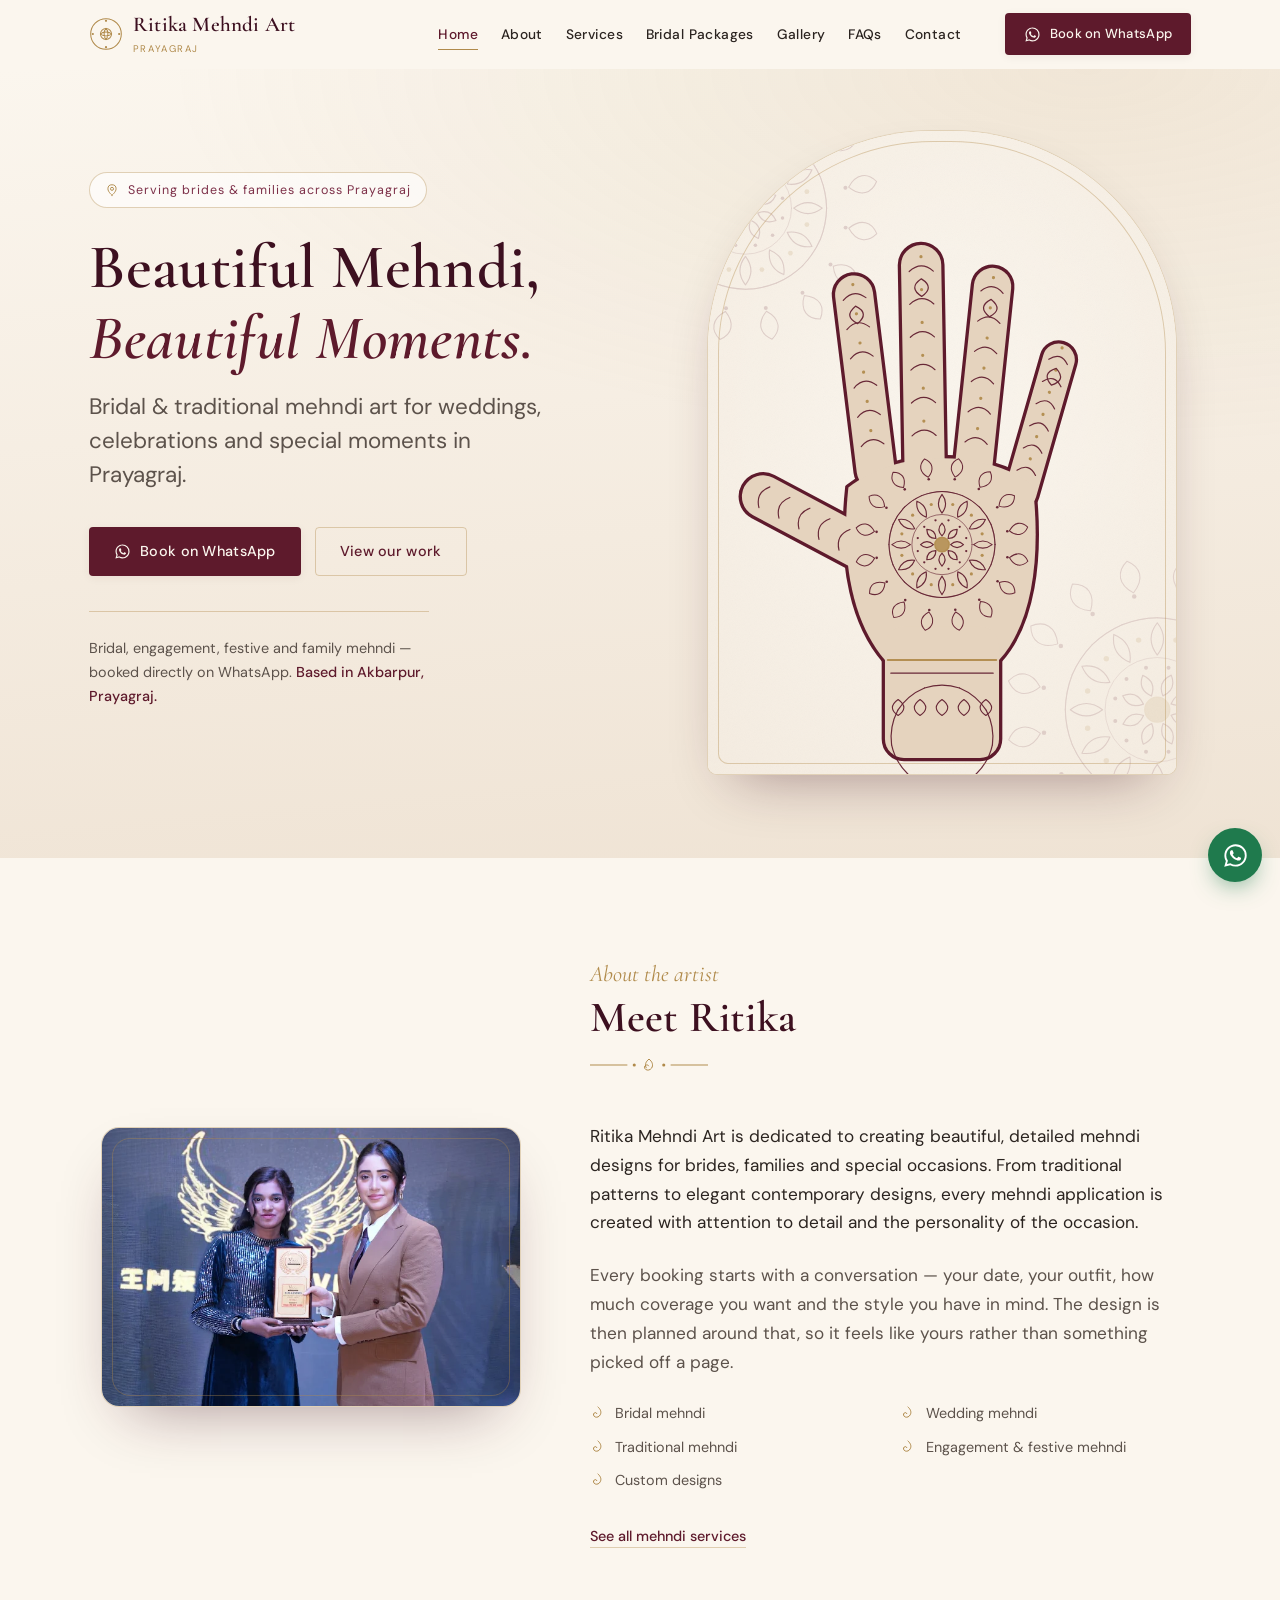
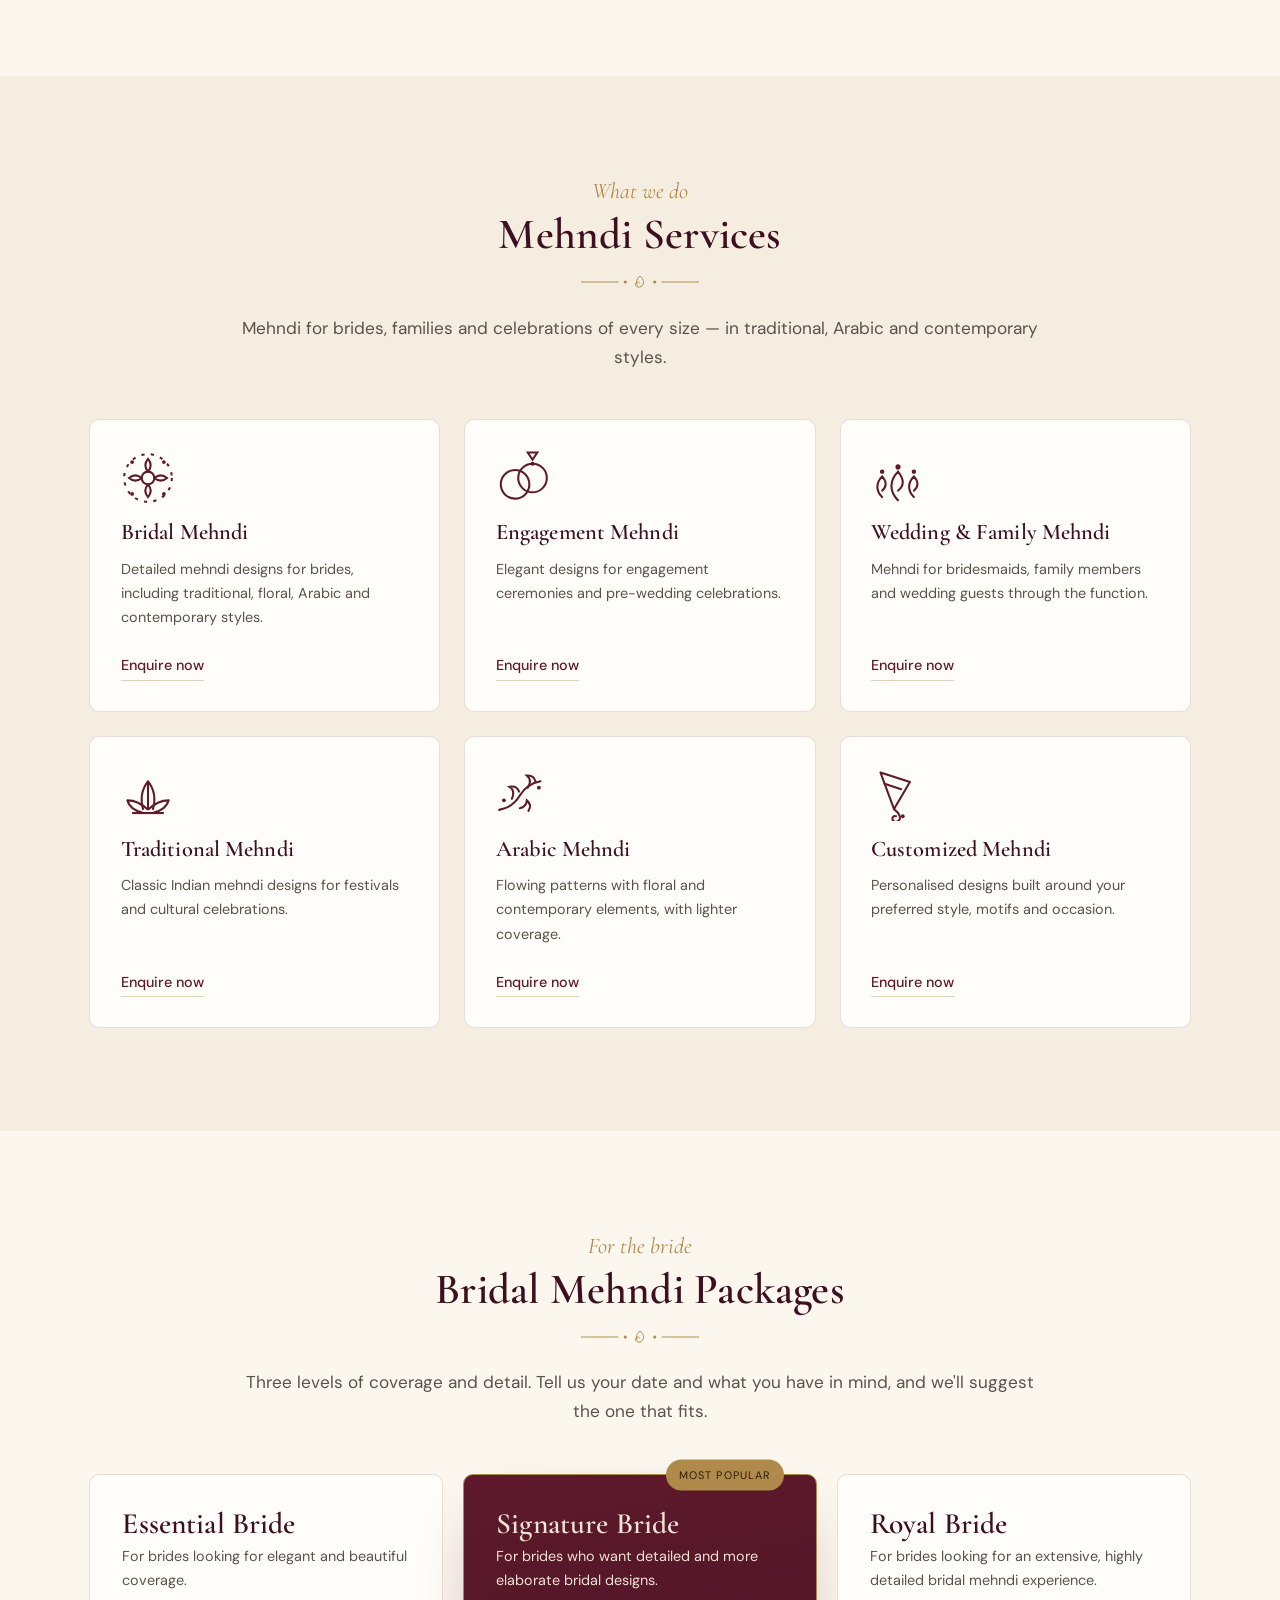
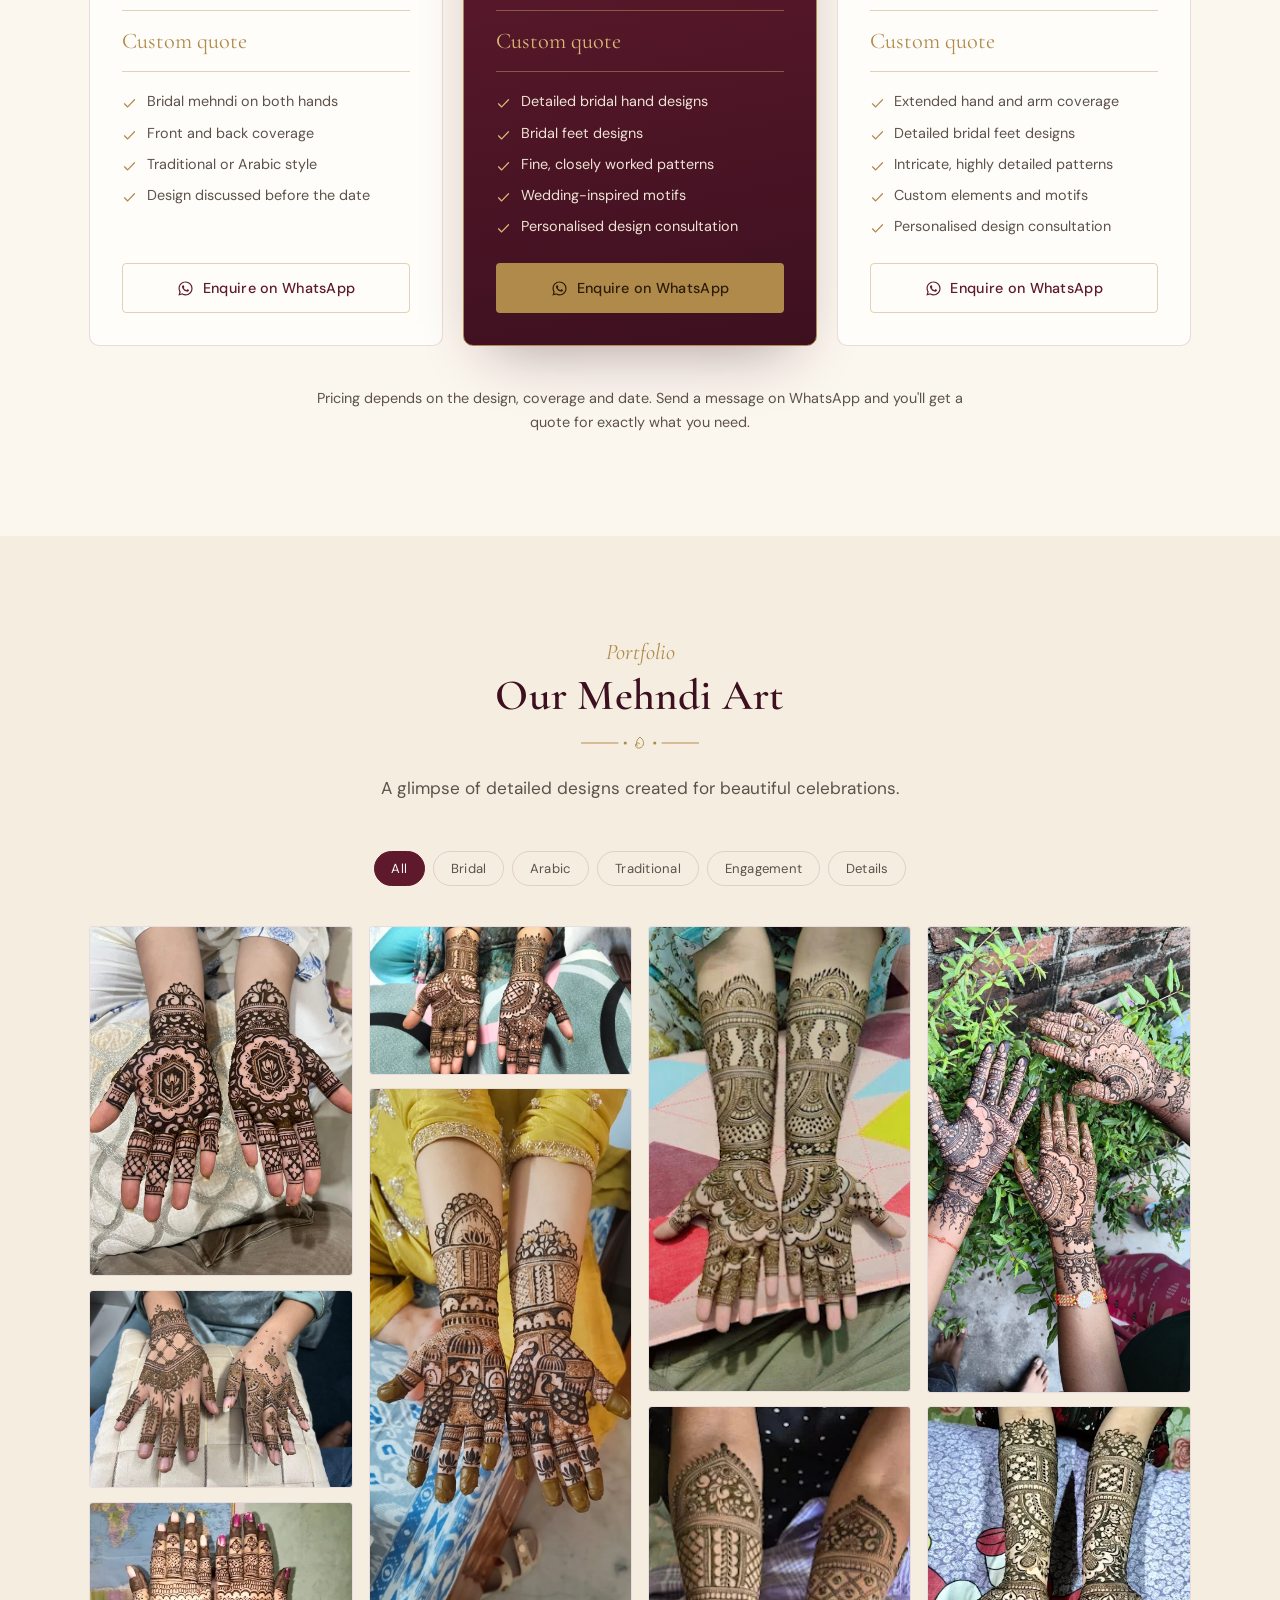
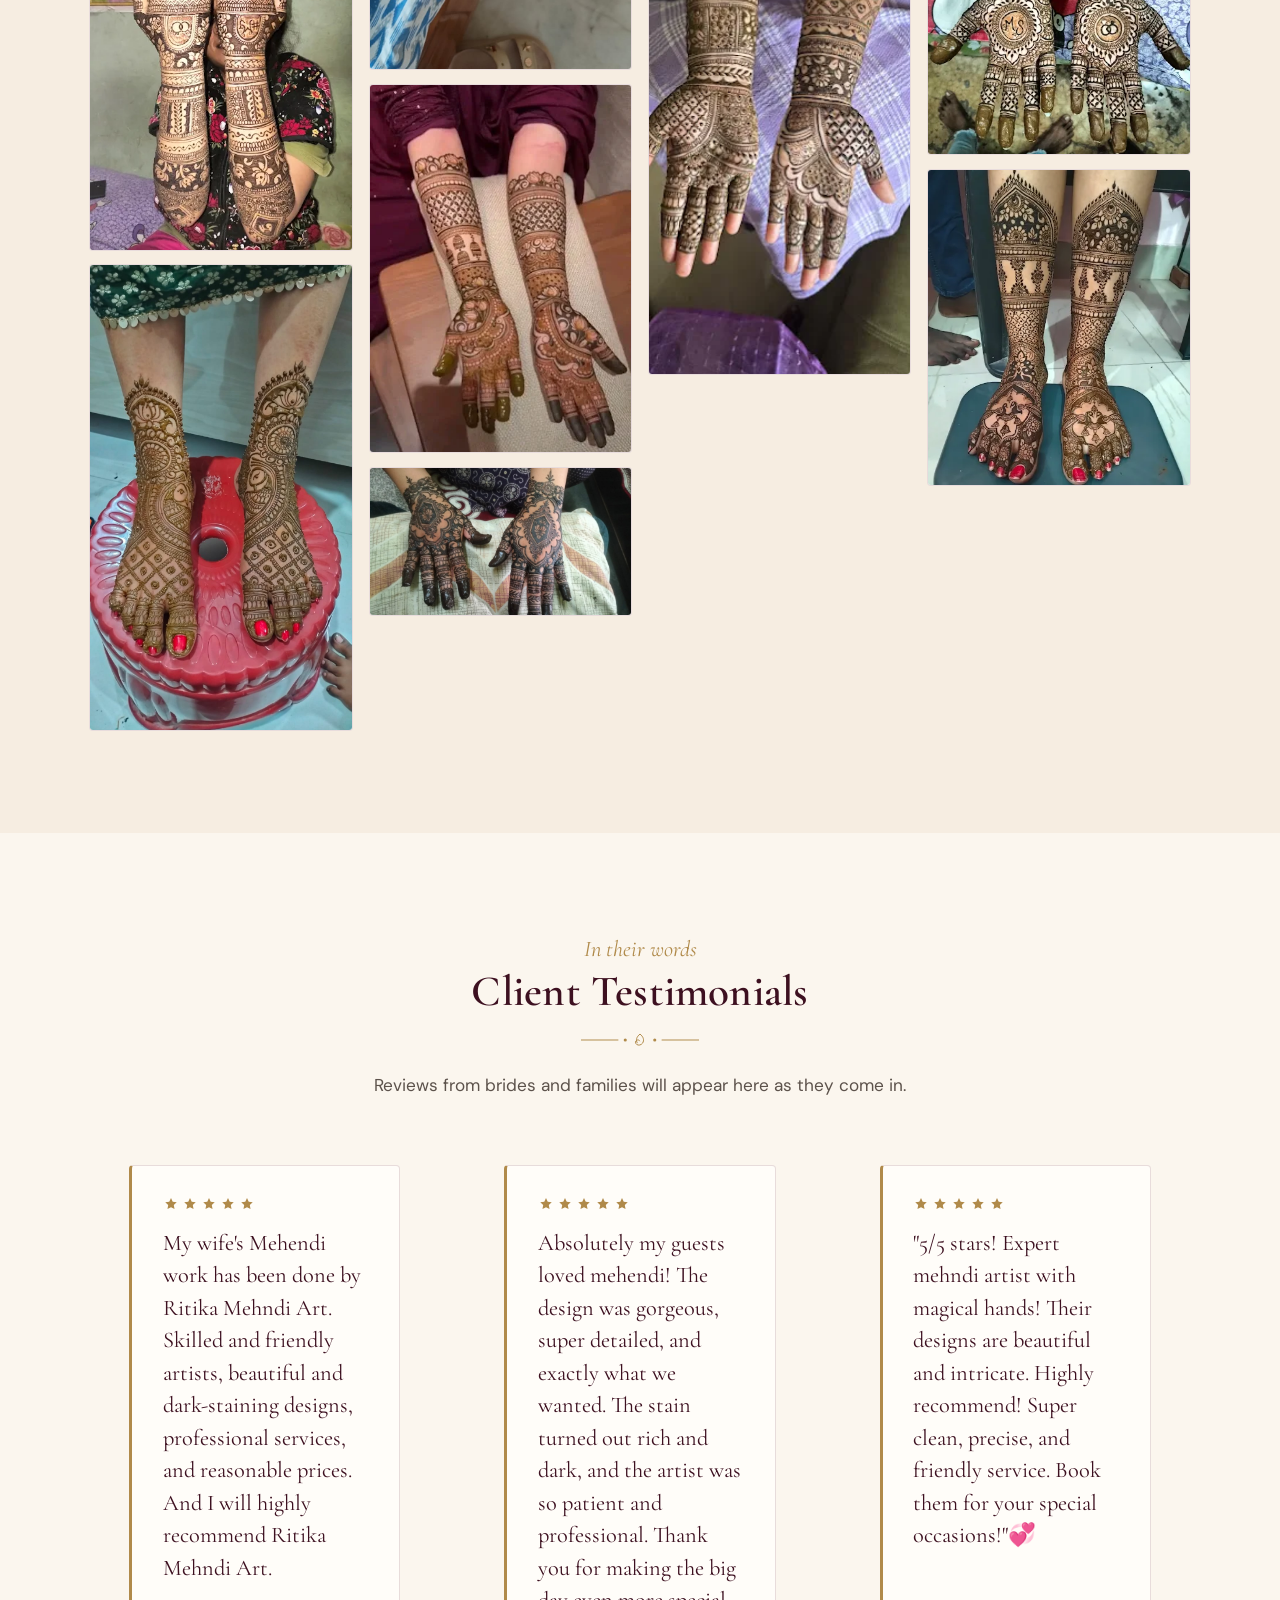
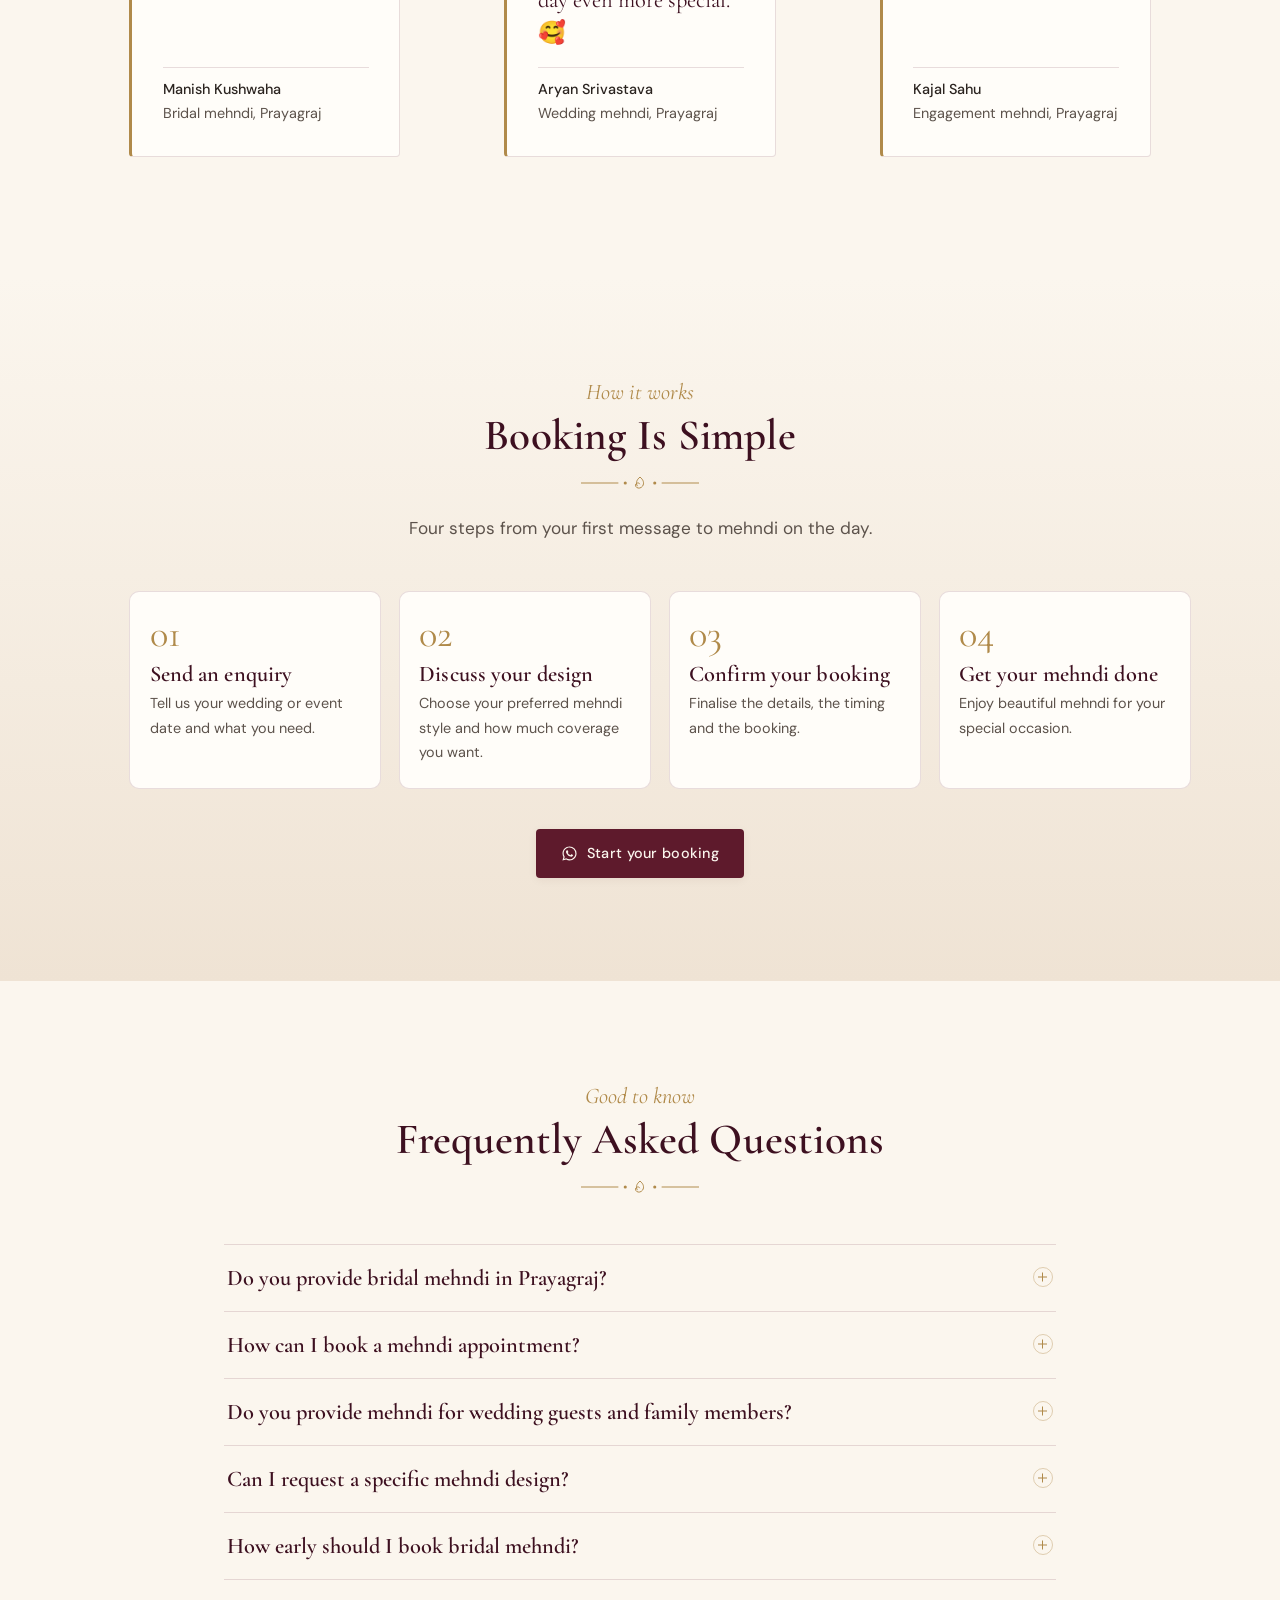
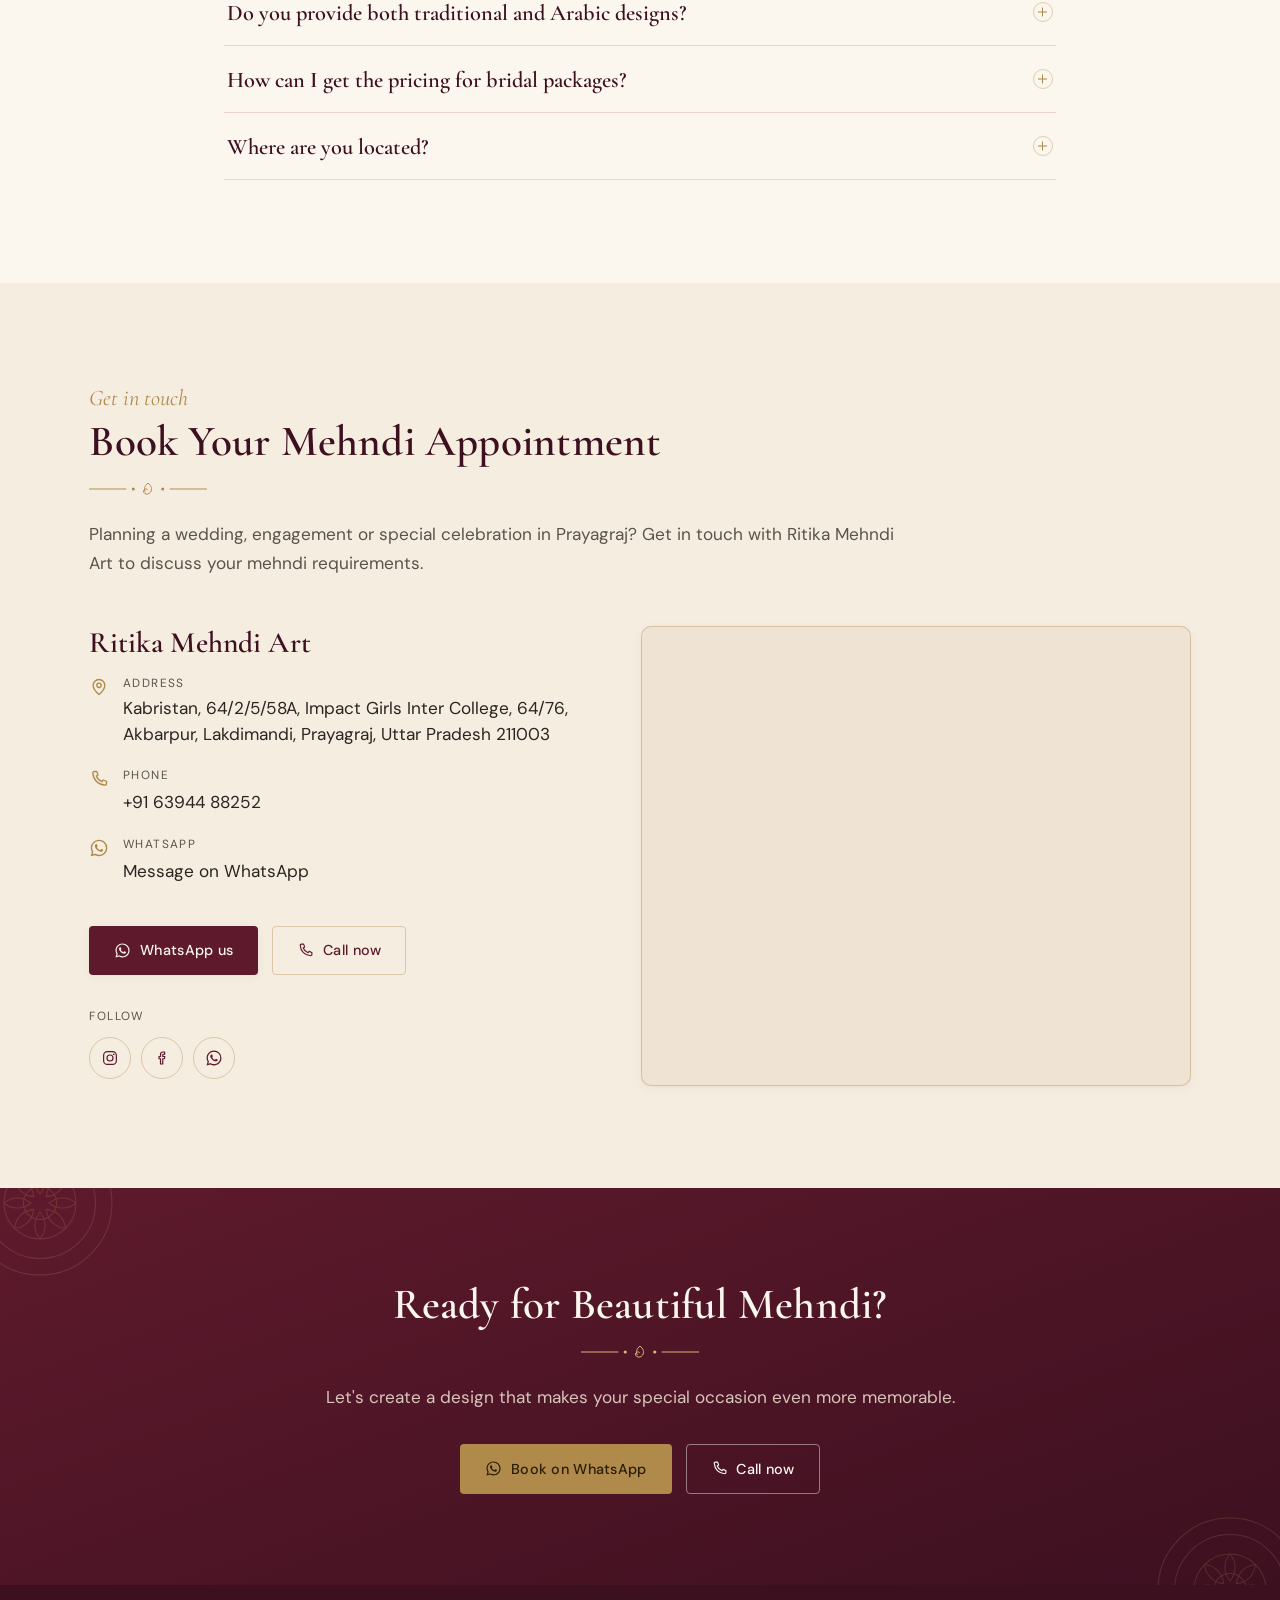
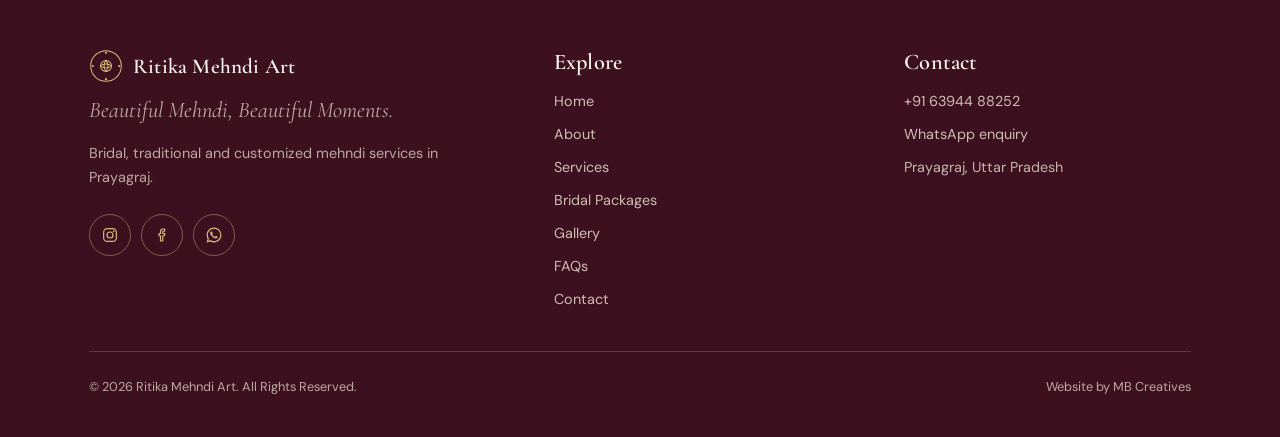
==== commit 554f2fe1: "New Update" ====
--- a/index.html
+++ b/index.html
@@ -599,28 +599,28 @@
         <div class="gallery" id="gallery-grid">
           <button class="gallery__item" type="button" data-cat="bridal">
             <figure style="margin:0">
-              <img src="assets/images/gallery/mehndi-01.webp" width="900" height="1120"
+              <img src="assets/images/gallery/img11.jpg" width="900" height="1120"
                 alt="Bridal mehndi design placeholder" loading="lazy" decoding="async">
               <figcaption>Bridal design</figcaption>
             </figure>
           </button>
           <button class="gallery__item" type="button" data-cat="bridal">
             <figure style="margin:0">
-              <img src="assets/images/gallery/mehndi-02.webp" width="900" height="900"
+              <img src="assets/images/gallery/img10.jpg" width="900" height="900"
                 alt="Bridal mehndi design placeholder" loading="lazy" decoding="async">
               <figcaption>Bridal hands</figcaption>
             </figure>
           </button>
           <button class="gallery__item" type="button" data-cat="arabic">
             <figure style="margin:0">
-              <img src="assets/images/gallery/mehndi-03-arabic.svg" width="900" height="1120"
+              <img src="assets/images/gallery/mehndi-01.webp" width="900" height="1120"
                 alt="Arabic mehndi design placeholder" loading="lazy" decoding="async">
               <figcaption>Arabic pattern</figcaption>
             </figure>
           </button>
           <button class="gallery__item" type="button" data-cat="traditional">
             <figure style="margin:0">
-              <img src="assets/images/gallery/mehndi-04-traditional.svg" width="900" height="980"
+              <img src="assets/images/gallery/img6.jpg" width="900" height="980"
                 alt="Traditional mehndi design placeholder" loading="lazy" decoding="async">
               <figcaption>Traditional motifs</figcaption>
             </figure>
@@ -634,7 +634,7 @@
           </button>
           <button class="gallery__item" type="button" data-cat="details">
             <figure style="margin:0">
-              <img src="assets/images/gallery/mehndi-06-details.svg" width="900" height="1120"
+              <img src="assets/images/gallery/img7.jpg" width="900" height="1120"
                 alt="Close-up mehndi detail placeholder" loading="lazy" decoding="async">
               <figcaption>Fine detail</figcaption>
             </figure>
@@ -648,7 +648,7 @@
           </button>
           <button class="gallery__item" type="button" data-cat="traditional">
             <figure style="margin:0">
-              <img src="assets/images/gallery/mehndi-08-traditional.svg" width="900" height="900"
+              <img src="assets/images/gallery/img8.jpg" width="900" height="900"
                 alt="Traditional mehndi design placeholder" loading="lazy" decoding="async">
               <figcaption>Festive mehndi</figcaption>
             </figure>
@@ -669,7 +669,7 @@
           </button>
           <button class="gallery__item" type="button" data-cat="engagement">
             <figure style="margin:0">
-              <img src="assets/images/gallery/mehndi-11-engagement.svg" width="900" height="900"
+              <img src="assets/images/gallery/img9.jpg" width="900" height="900"
                 alt="Engagement mehndi design placeholder" loading="lazy" decoding="async">
               <figcaption>Pre-wedding design</figcaption>
             </figure>
@@ -681,10 +681,17 @@
               <figcaption>Detail study</figcaption>
             </figure>
           </button>
-        </div>
-
-        <p class="gallery-note">The images above are decorative placeholders. Real photographs of Ritika's mehndi work
-          will be added here.</p>
+          <button class="gallery__item" type="button" data-cat="details">
+            <figure style="margin:0">
+              <img src="assets/images/gallery/mehndi-02.webp" width="900" height="1120"
+                alt="Close-up mehndi detail placeholder" loading="lazy" decoding="async">
+              <figcaption>Detail study</figcaption>
+            </figure>
+          </button>
+        </div>
+
+        <!-- <p class="gallery-note">The images above are decorative placeholders. Real photographs of Ritika's mehndi work
+          will be added here.</p> -->
       </div>
     </section>
 
